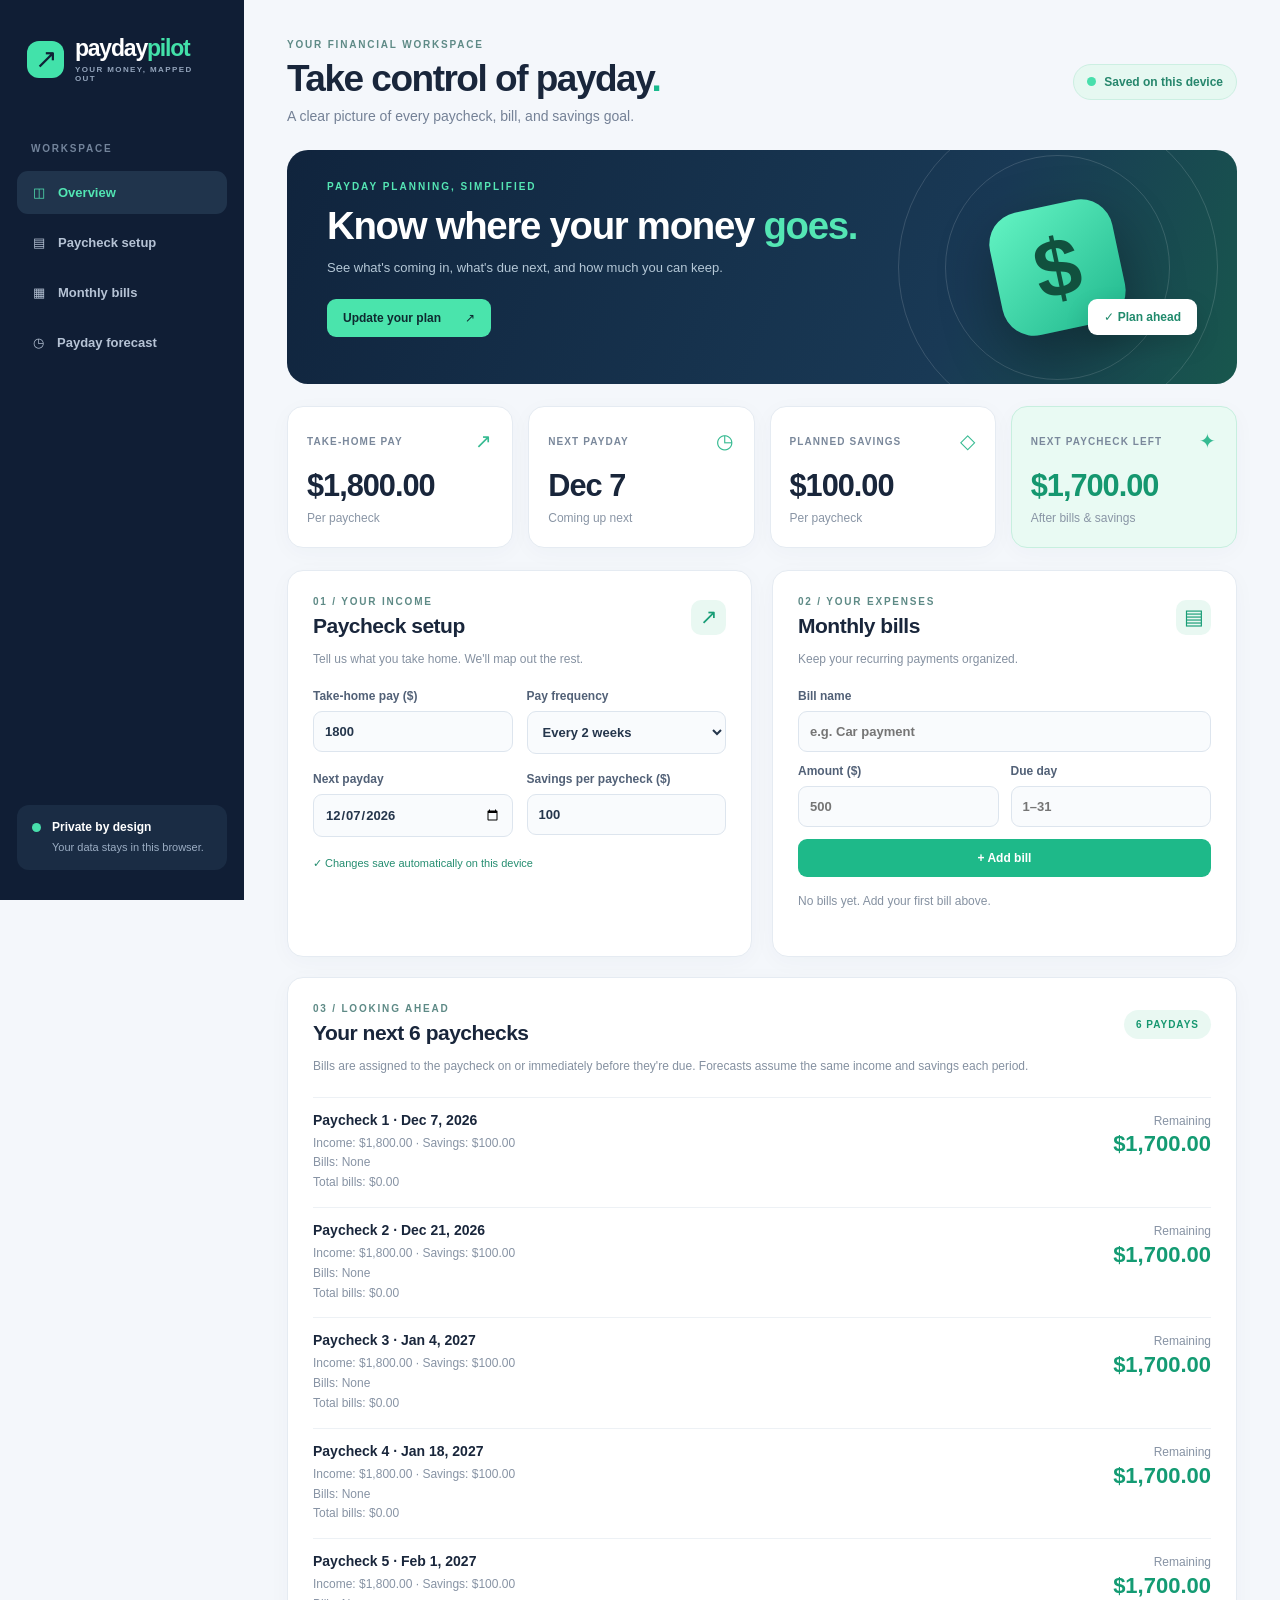
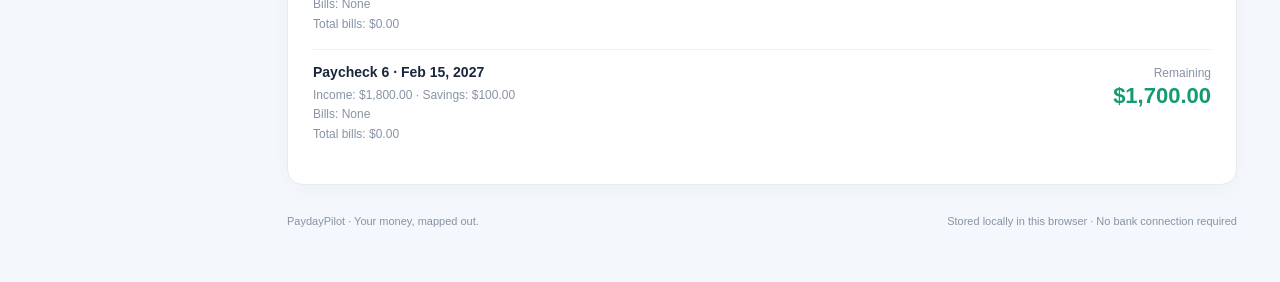
==== index.html @ 5ecdbaa1 "PaydayPilot Version 2." ====
<!doctype html><html lang="en"><head><meta charset="utf-8"><meta name="viewport" content="width=device-width,initial-scale=1"><meta name="theme-color" content="#0b1424"><title>PaydayPilot | Your money, mapped out</title><link rel="stylesheet" href="style.css"></head><body><div class="shell"><aside class="sidebar"><div class="brand"><span class="brandmark">↗</span><span>payday<span class="brandaccent">pilot</span><small>YOUR MONEY, MAPPED OUT</small></span></div><div class="navlabel">WORKSPACE</div><a class="nav active" href="#overview">◫ <span>Overview</span></a><a class="nav" href="#setup">▤ <span>Paycheck setup</span></a><a class="nav" href="#monthly">▦ <span>Monthly bills</span></a><a class="nav" href="#forecast-section">◷ <span>Payday forecast</span></a><div class="sidebar-bottom"><div class="privacy-dot"></div><div><b>Private by design</b><small>Your data stays in this browser.</small></div></div></aside><main id="overview"><header class="topbar"><div><div class="eyebrow">YOUR FINANCIAL WORKSPACE</div><h1>Take control of payday<span class="period">.</span></h1><p>A clear picture of every paycheck, bill, and savings goal.</p></div><div class="status"><span class="live-dot"></span> Saved on this device</div></header><section class="hero"><div class="hero-copy"><div class="hero-kicker">PAYDAY PLANNING, SIMPLIFIED</div><h2>Know where your money <em>goes.</em></h2><p>See what's coming in, what's due next, and how much you can keep.</p><a class="hero-button" href="#setup">Update your plan <span>↗</span></a></div><div class="hero-art" aria-hidden="true"><div class="orbit orbit-one"></div><div class="orbit orbit-two"></div><div class="hero-coin">$</div><div class="floating-label">✓ Plan ahead</div></div></section><section class="metrics" aria-label="Plan summary"><article class="metric"><div class="metric-label">TAKE-HOME PAY <span class="metric-icon">↗</span></div><div id="metricIncome" class="metric-number">$0.00</div><div class="metric-foot">Per paycheck</div></article><article class="metric"><div class="metric-label">NEXT PAYDAY <span class="metric-icon">◷</span></div><div id="metricDate" class="metric-number date-number">—</div><div class="metric-foot">Coming up next</div></article><article class="metric"><div class="metric-label">PLANNED SAVINGS <span class="metric-icon">◇</span></div><div id="metricSavings" class="metric-number">$0.00</div><div class="metric-foot">Per paycheck</div></article><article class="metric featured"><div class="metric-label">NEXT PAYCHECK LEFT <span class="metric-icon">✦</span></div><div id="metricLeft" class="metric-number">$0.00</div><div class="metric-foot">After bills & savings</div></article></section><div class="two-col"><section id="setup" class="panel"><div class="panel-head"><div><div class="eyebrow">01 / YOUR INCOME</div><h2>Paycheck setup</h2></div><span class="section-symbol">↗</span></div><p class="hint">Tell us what you take home. We'll map out the rest.</p><div class="fields"><label>Take-home pay ($)<input id="income" type="number" min="0" step="0.01" value="1800"></label><label>Pay frequency<select id="frequency"><option value="14">Every 2 weeks</option><option value="7">Weekly</option><option value="15">Twice monthly (1st &amp; 15th)</option><option value="30">Monthly</option></select></label><label>Next payday<input id="payday" type="date"></label><label>Savings per paycheck ($)<input id="savings" type="number" min="0" step="0.01" value="100"></label></div><div class="saved-note">✓ Changes save automatically on this device</div></section><section id="monthly" class="panel"><div class="panel-head"><div><div class="eyebrow">02 / YOUR EXPENSES</div><h2>Monthly bills</h2></div><span class="section-symbol">▤</span></div><p class="hint">Keep your recurring payments organized.</p><form id="billForm" class="billform"><label class="name-field">Bill name<input id="billName" placeholder="e.g. Car payment" required></label><label>Amount ($)<input id="billAmount" type="number" min="0.01" step="0.01" placeholder="500" required></label><label>Due day<input id="billDay" type="number" min="1" max="31" placeholder="1–31" required></label><button type="submit">+ Add bill</button></form><div id="bills" class="bill-list"></div></section></div><section id="forecast-section" class="panel forecast-panel"><div class="panel-head"><div><div class="eyebrow">03 / LOOKING AHEAD</div><h2>Your next 6 paychecks</h2></div><span class="forecast-tag">6 PAYDAYS</span></div><p class="hint">Bills are assigned to the paycheck on or immediately before they're due. Forecasts assume the same income and savings each period.</p><div id="forecast"></div></section><footer>PaydayPilot · Your money, mapped out.<span>Stored locally in this browser · No bank connection required</span></footer></main></div><script src="app.js"></script></body></html>
---- style.css ----
:root{font-family:Inter,-apple-system,BlinkMacSystemFont,"Segoe UI",sans-serif;color:#19263b;background:#f4f7fb;font-synthesis:none}*{box-sizing:border-box}html{scroll-behavior:smooth}body{margin:0}.shell{display:flex;min-height:100vh}.sidebar{width:244px;flex-shrink:0;background:#101e35;color:#b6c3d5;padding:30px 17px;display:flex;flex-direction:column;position:sticky;top:0;height:100vh}.brand{display:flex;align-items:center;gap:11px;color:white;font-size:23px;font-weight:800;letter-spacing:-1.2px;margin:5px 10px 60px}.brandmark{display:grid;place-items:center;width:37px;height:37px;background:#42e2aa;color:#102136;border-radius:12px;font-size:27px}.brandaccent{color:#43e1a9}.brand small{display:block;font-size:8px;letter-spacing:1.4px;color:#93a4bb;margin-top:3px}.navlabel,.eyebrow{font-size:10px;letter-spacing:1.8px;font-weight:800}.navlabel{margin:0 14px 17px;color:#73849b}.nav{display:flex;align-items:center;gap:13px;color:#b6c3d5;text-decoration:none;padding:14px 16px;border-radius:11px;margin-bottom:7px;font-size:13px;font-weight:600}.nav.active,.nav:hover{background:#20344c;color:#52e5b3}.sidebar-bottom{margin-top:auto;display:flex;gap:11px;align-items:flex-start;background:#1a2c44;padding:15px;border-radius:12px;font-size:12px;color:white}.sidebar-bottom small{display:block;font-size:11px;color:#9caec4;margin-top:5px;line-height:1.5}.privacy-dot,.live-dot{width:9px;height:9px;background:#48dfac;border-radius:50%;flex-shrink:0}.privacy-dot{margin-top:3px}main{width:100%;max-width:1500px;margin:0 auto;padding:39px 43px 35px;min-width:0}.topbar{display:flex;justify-content:space-between;align-items:center;gap:15px;margin-bottom:26px}.eyebrow{color:#5e8a86}.topbar h1{font-size:clamp(26px,3vw,37px);letter-spacing:-1.5px;margin:8px 0}.period{color:#19ba8d}.topbar p{color:#748196;font-size:14px;margin:0}.status{white-space:nowrap;font-size:12px;font-weight:700;color:#26866c;background:#e6f8f1;border:1px solid #ccefe2;padding:10px 13px;border-radius:30px;display:flex;align-items:center;gap:8px}.hero{background:linear-gradient(112deg,#10243d 0%,#193955 70%,#18574d 100%);color:white;border-radius:21px;min-height:234px;display:flex;justify-content:space-between;overflow:hidden;padding:31px 40px;position:relative}.hero-kicker{font-size:10px;letter-spacing:2px;font-weight:800;color:#55e6b4}.hero h2{font-size:clamp(27px,3vw,39px);line-height:1.12;letter-spacing:-1.3px;margin:12px 0}.hero h2 em{font-style:normal;color:#54e6b4}.hero p{font-size:13px;color:#b5c8d7;margin-bottom:24px}.hero-button{display:inline-flex;gap:24px;align-items:center;background:#4ae4ac;color:#0e2a30;text-decoration:none;border-radius:9px;padding:12px 16px;font-size:12px;font-weight:800}.hero-art{position:relative;width:32%;min-width:175px;display:grid;place-items:center}.orbit{position:absolute;border:1px solid #ffffff24;border-radius:50%;width:225px;height:225px}.orbit-two{width:320px;height:320px}.hero-coin{width:125px;height:125px;border-radius:32px;background:linear-gradient(145deg,#63f4c3,#21b88e);box-shadow:0 24px 60px #0005;display:grid;place-items:center;color:#11513e;font-size:82px;font-weight:800;transform:rotate(-12deg)}.floating-label{position:absolute;right:0;bottom:18px;background:white;color:#208a6c;border-radius:9px;padding:11px 16px;font-weight:800;font-size:12px;box-shadow:0 10px 24px #0002}.metrics{display:grid;grid-template-columns:repeat(4,minmax(0,1fr));gap:15px;margin:22px 0}.metric,.panel{background:#fff;border:1px solid #e5ebf2;border-radius:16px;box-shadow:0 5px 22px #1b355008}.metric{padding:22px 19px}.metric-label{font-size:10px;font-weight:800;letter-spacing:1.1px;color:#7a889b;display:flex;align-items:center;justify-content:space-between}.metric-icon{font-size:20px;color:#35ba91}.metric-number{font-size:clamp(22px,2.4vw,31px);font-weight:850;letter-spacing:-1px;margin:15px 0 7px;overflow-wrap:anywhere}.metric-foot{font-size:12px;color:#8995a5}.metric.featured{background:#e9faf3;border-color:#c7efdf}.metric.featured .metric-number{color:#15976f}.metric-number.negative,.amount.negative{color:#d84b5a}.two-col{display:grid;grid-template-columns:1fr 1fr;gap:20px}.panel{padding:25px;margin-bottom:20px;scroll-margin-top:20px}.panel-head{display:flex;justify-content:space-between;align-items:center}.panel h2{font-size:21px;letter-spacing:-.5px;margin:7px 0 0}.section-symbol{display:grid;place-items:center;background:#e9f8f2;color:#189d76;width:35px;height:35px;border-radius:10px;font-size:21px}.hint{font-size:12px;color:#8591a1;line-height:1.6;margin:12px 0 20px}.fields{display:grid;grid-template-columns:1fr 1fr;gap:18px 14px}label{font-size:12px;font-weight:700;color:#526177;display:block}input,select{width:100%;min-width:0;margin-top:8px;border:1px solid #dde5ee;background:#f9fbfd;border-radius:9px;padding:12px 11px;font:inherit;font-size:13px;color:#25364c;outline-color:#3bd3a1}button{cursor:pointer;border:0;border-radius:9px;background:#1eb989;color:#fff;padding:12px 16px;font-size:12px;font-weight:800}.saved-note{color:#258d70;font-size:11px;margin-top:20px}.billform{display:grid;grid-template-columns:1fr 1fr;gap:12px}.billform .name-field{grid-column:1/-1}.billform button{grid-column:1/-1}.bill-list{margin-top:15px}.bill,.paycheck{display:flex;justify-content:space-between;gap:12px;align-items:center;border-top:1px solid #edf1f5;padding:14px 0}.bill strong{font-size:13px}.bill .right{display:flex;align-items:center;gap:10px;font-size:13px;font-weight:800}.bill button{background:#f1f5f8;color:#68768a;padding:7px 9px}.small{font-size:12px;color:#8793a4;line-height:1.65}.forecast-tag{background:#e9f8f2;color:#15976f;border-radius:20px;font-size:10px;font-weight:800;letter-spacing:1px;padding:9px 12px}.paycheck{align-items:flex-start}.paycheck h3{font-size:14px;margin:0 0 6px}.paycheck .amount{font-size:22px;color:#149b73;font-weight:850;white-space:nowrap}.paycheck .amount.negative{color:#d84b5a}.paycheck .right{text-align:right}.forecast-panel{margin-top:0}footer{display:flex;justify-content:space-between;gap:20px;color:#8793a4;font-size:11px;padding:10px 0 20px}@media(max-width:1120px){.sidebar{width:205px}main{padding:28px 22px}.metrics{grid-template-columns:repeat(2,1fr)}.two-col{grid-template-columns:1fr}}@media(max-width:700px){.shell{display:block}.sidebar{position:static;width:100%;height:auto;padding:15px}.brand{margin:0 0 12px}.navlabel,.sidebar-bottom{display:none}.sidebar{flex-direction:row;flex-wrap:wrap;gap:6px}.brand{width:100%}.nav{font-size:11px;padding:9px 10px;margin:0}.nav span{display:none}main{padding:23px 14px}.topbar{align-items:flex-start}.status{font-size:10px;padding:8px}.topbar p{font-size:12px}.hero{padding:25px;min-height:220px}.hero-art{display:none}.metrics{gap:10px}.metric{padding:16px 12px}.metric-label{font-size:9px}.metric-number{font-size:22px}.panel{padding:20px 16px}.fields{gap:13px}.paycheck{flex-wrap:wrap}.paycheck .right{text-align:left}footer{display:block;line-height:1.9}}@media(max-width:390px){.fields{grid-template-columns:1fr}.topbar{display:block}.status{display:inline-flex;margin-top:12px}}
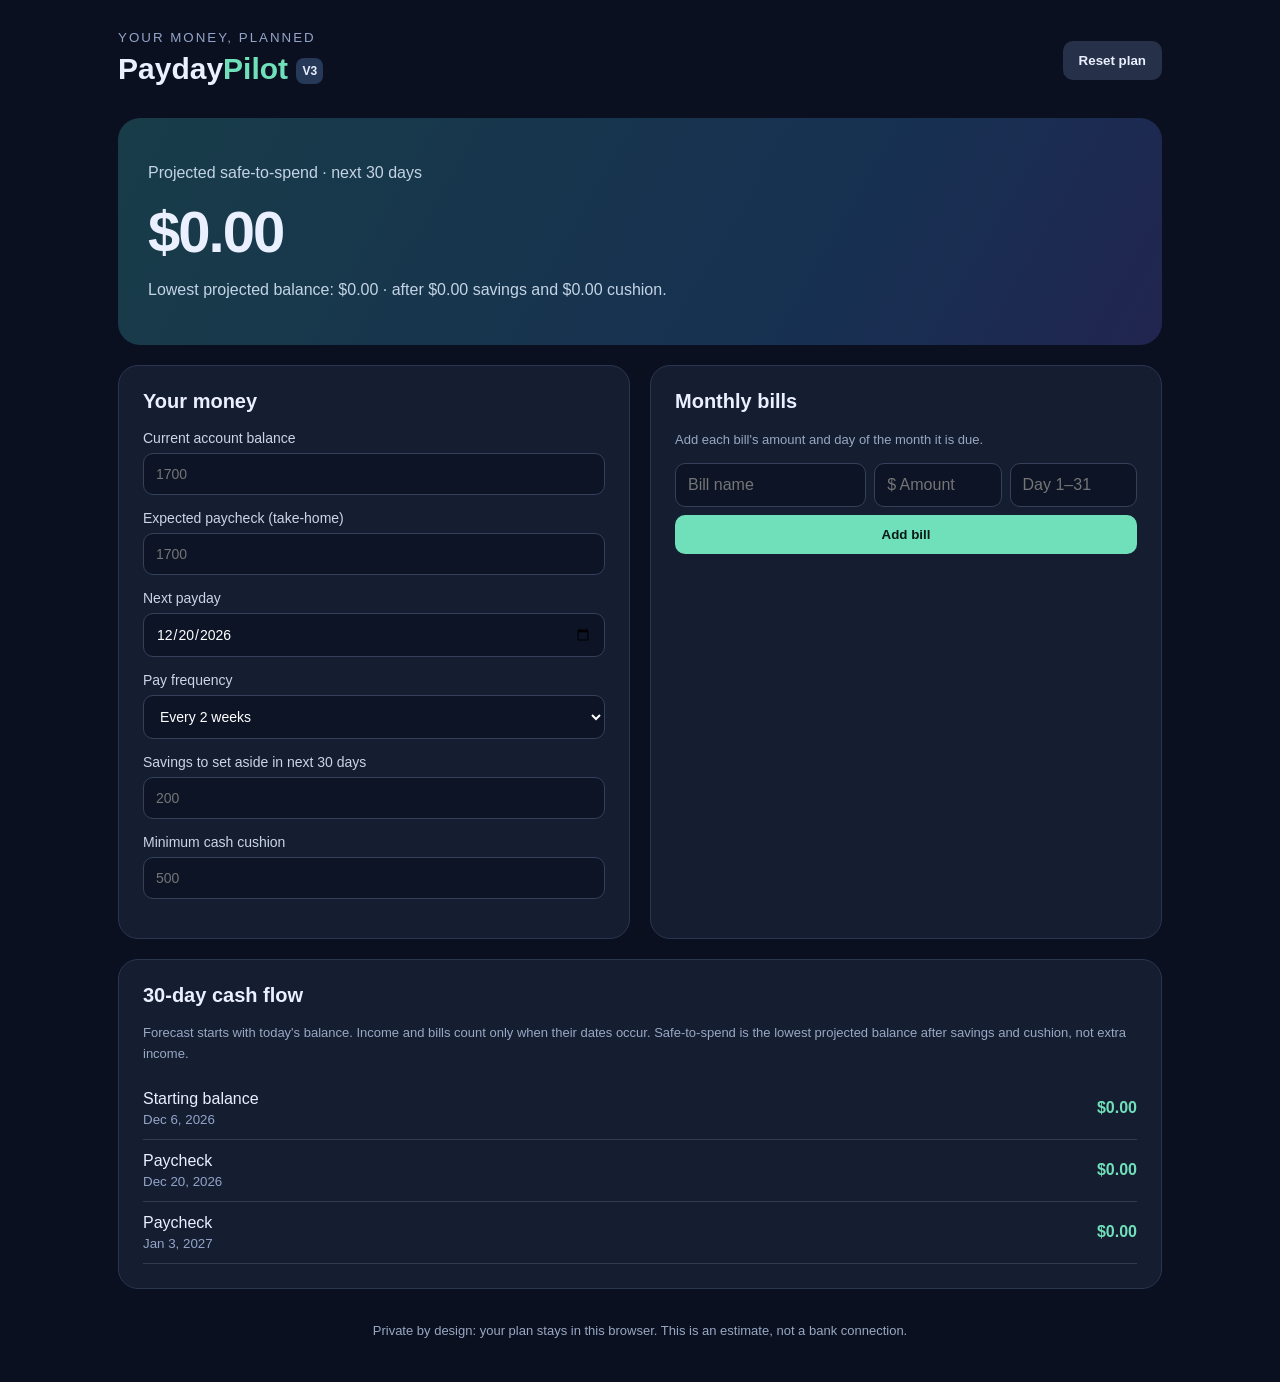
==== commit a3e1c531: "payday pilot version 3" ====
--- a/index.html
+++ b/index.html
@@ -1 +1 @@
-<!doctype html><html lang="en"><head><meta charset="utf-8"><meta name="viewport" content="width=device-width,initial-scale=1"><meta name="theme-color" content="#0b1424"><title>PaydayPilot | Your money, mapped out</title><link rel="stylesheet" href="style.css"></head><body><div class="shell"><aside class="sidebar"><div class="brand"><span class="brandmark">↗</span><span>payday<span class="brandaccent">pilot</span><small>YOUR MONEY, MAPPED OUT</small></span></div><div class="navlabel">WORKSPACE</div><a class="nav active" href="#overview">◫ <span>Overview</span></a><a class="nav" href="#setup">▤ <span>Paycheck setup</span></a><a class="nav" href="#monthly">▦ <span>Monthly bills</span></a><a class="nav" href="#forecast-section">◷ <span>Payday forecast</span></a><div class="sidebar-bottom"><div class="privacy-dot"></div><div><b>Private by design</b><small>Your data stays in this browser.</small></div></div></aside><main id="overview"><header class="topbar"><div><div class="eyebrow">YOUR FINANCIAL WORKSPACE</div><h1>Take control of payday<span class="period">.</span></h1><p>A clear picture of every paycheck, bill, and savings goal.</p></div><div class="status"><span class="live-dot"></span> Saved on this device</div></header><section class="hero"><div class="hero-copy"><div class="hero-kicker">PAYDAY PLANNING, SIMPLIFIED</div><h2>Know where your money <em>goes.</em></h2><p>See what's coming in, what's due next, and how much you can keep.</p><a class="hero-button" href="#setup">Update your plan <span>↗</span></a></div><div class="hero-art" aria-hidden="true"><div class="orbit orbit-one"></div><div class="orbit orbit-two"></div><div class="hero-coin">$</div><div class="floating-label">✓ Plan ahead</div></div></section><section class="metrics" aria-label="Plan summary"><article class="metric"><div class="metric-label">TAKE-HOME PAY <span class="metric-icon">↗</span></div><div id="metricIncome" class="metric-number">$0.00</div><div class="metric-foot">Per paycheck</div></article><article class="metric"><div class="metric-label">NEXT PAYDAY <span class="metric-icon">◷</span></div><div id="metricDate" class="metric-number date-number">—</div><div class="metric-foot">Coming up next</div></article><article class="metric"><div class="metric-label">PLANNED SAVINGS <span class="metric-icon">◇</span></div><div id="metricSavings" class="metric-number">$0.00</div><div class="metric-foot">Per paycheck</div></article><article class="metric featured"><div class="metric-label">NEXT PAYCHECK LEFT <span class="metric-icon">✦</span></div><div id="metricLeft" class="metric-number">$0.00</div><div class="metric-foot">After bills & savings</div></article></section><div class="two-col"><section id="setup" class="panel"><div class="panel-head"><div><div class="eyebrow">01 / YOUR INCOME</div><h2>Paycheck setup</h2></div><span class="section-symbol">↗</span></div><p class="hint">Tell us what you take home. We'll map out the rest.</p><div class="fields"><label>Take-home pay ($)<input id="income" type="number" min="0" step="0.01" value="1800"></label><label>Pay frequency<select id="frequency"><option value="14">Every 2 weeks</option><option value="7">Weekly</option><option value="15">Twice monthly (1st &amp; 15th)</option><option value="30">Monthly</option></select></label><label>Next payday<input id="payday" type="date"></label><label>Savings per paycheck ($)<input id="savings" type="number" min="0" step="0.01" value="100"></label></div><div class="saved-note">✓ Changes save automatically on this device</div></section><section id="monthly" class="panel"><div class="panel-head"><div><div class="eyebrow">02 / YOUR EXPENSES</div><h2>Monthly bills</h2></div><span class="section-symbol">▤</span></div><p class="hint">Keep your recurring payments organized.</p><form id="billForm" class="billform"><label class="name-field">Bill name<input id="billName" placeholder="e.g. Car payment" required></label><label>Amount ($)<input id="billAmount" type="number" min="0.01" step="0.01" placeholder="500" required></label><label>Due day<input id="billDay" type="number" min="1" max="31" placeholder="1–31" required></label><button type="submit">+ Add bill</button></form><div id="bills" class="bill-list"></div></section></div><section id="forecast-section" class="panel forecast-panel"><div class="panel-head"><div><div class="eyebrow">03 / LOOKING AHEAD</div><h2>Your next 6 paychecks</h2></div><span class="forecast-tag">6 PAYDAYS</span></div><p class="hint">Bills are assigned to the paycheck on or immediately before they're due. Forecasts assume the same income and savings each period.</p><div id="forecast"></div></section><footer>PaydayPilot · Your money, mapped out.<span>Stored locally in this browser · No bank connection required</span></footer></main></div><script src="app.js"></script></body></html>
+<!doctype html><html lang="en"><head><meta charset="utf-8"><meta name="viewport" content="width=device-width,initial-scale=1"><title>PaydayPilot V3</title><link rel="stylesheet" href="style.css"></head><body><main><header><div><small>YOUR MONEY, PLANNED</small><h1>Payday<span>Pilot</span> <em>V3</em></h1></div><button id="reset">Reset plan</button></header><section class="hero"><p>Projected safe-to-spend · next 30 days</p><strong id="safe">$0.00</strong><p id="status">Enter your details to begin.</p></section><div class="layout"><section class="panel"><h2>Your money</h2><label>Current account balance <input id="balance" type="number" min="0" step="0.01" placeholder="1700"></label><label>Expected paycheck (take-home) <input id="pay" type="number" min="0" step="0.01" placeholder="1700"></label><label>Next payday <input id="date" type="date"></label><label>Pay frequency <select id="frequency"><option value="14">Every 2 weeks</option><option value="7">Weekly</option><option value="15">Every 15 days</option><option value="30">Every 30 days</option></select></label><label>Savings to set aside in next 30 days <input id="savings" type="number" min="0" step="0.01" placeholder="200"></label><label>Minimum cash cushion <input id="cushion" type="number" min="0" step="0.01" placeholder="500"></label></section><section class="panel"><h2>Monthly bills</h2><p class="muted">Add each bill's amount and day of the month it is due.</p><form id="billForm"><input id="billName" aria-label="Bill name" placeholder="Bill name" required><input id="billAmount" aria-label="Bill amount" type="number" min="0.01" step="0.01" placeholder="$ Amount" required><input id="billDay" aria-label="Due day" type="number" min="1" max="31" placeholder="Day 1–31" required><button>Add bill</button></form><div id="bills"></div></section></div><section class="panel"><h2>30-day cash flow</h2><p class="muted">Forecast starts with today's balance. Income and bills count only when their dates occur. Safe-to-spend is the lowest projected balance after savings and cushion, not extra income.</p><div id="forecast"></div></section><footer>Private by design: your plan stays in this browser. This is an estimate, not a bank connection.</footer></main><script src="app.js"></script></body></html>
--- a/style.css
+++ b/style.css
@@ -1 +1 @@
-:root{font-family:Inter,-apple-system,BlinkMacSystemFont,"Segoe UI",sans-serif;color:#19263b;background:#f4f7fb;font-synthesis:none}*{box-sizing:border-box}html{scroll-behavior:smooth}body{margin:0}.shell{display:flex;min-height:100vh}.sidebar{width:244px;flex-shrink:0;background:#101e35;color:#b6c3d5;padding:30px 17px;display:flex;flex-direction:column;position:sticky;top:0;height:100vh}.brand{display:flex;align-items:center;gap:11px;color:white;font-size:23px;font-weight:800;letter-spacing:-1.2px;margin:5px 10px 60px}.brandmark{display:grid;place-items:center;width:37px;height:37px;background:#42e2aa;color:#102136;border-radius:12px;font-size:27px}.brandaccent{color:#43e1a9}.brand small{display:block;font-size:8px;letter-spacing:1.4px;color:#93a4bb;margin-top:3px}.navlabel,.eyebrow{font-size:10px;letter-spacing:1.8px;font-weight:800}.navlabel{margin:0 14px 17px;color:#73849b}.nav{display:flex;align-items:center;gap:13px;color:#b6c3d5;text-decoration:none;padding:14px 16px;border-radius:11px;margin-bottom:7px;font-size:13px;font-weight:600}.nav.active,.nav:hover{background:#20344c;color:#52e5b3}.sidebar-bottom{margin-top:auto;display:flex;gap:11px;align-items:flex-start;background:#1a2c44;padding:15px;border-radius:12px;font-size:12px;color:white}.sidebar-bottom small{display:block;font-size:11px;color:#9caec4;margin-top:5px;line-height:1.5}.privacy-dot,.live-dot{width:9px;height:9px;background:#48dfac;border-radius:50%;flex-shrink:0}.privacy-dot{margin-top:3px}main{width:100%;max-width:1500px;margin:0 auto;padding:39px 43px 35px;min-width:0}.topbar{display:flex;justify-content:space-between;align-items:center;gap:15px;margin-bottom:26px}.eyebrow{color:#5e8a86}.topbar h1{font-size:clamp(26px,3vw,37px);letter-spacing:-1.5px;margin:8px 0}.period{color:#19ba8d}.topbar p{color:#748196;font-size:14px;margin:0}.status{white-space:nowrap;font-size:12px;font-weight:700;color:#26866c;background:#e6f8f1;border:1px solid #ccefe2;padding:10px 13px;border-radius:30px;display:flex;align-items:center;gap:8px}.hero{background:linear-gradient(112deg,#10243d 0%,#193955 70%,#18574d 100%);color:white;border-radius:21px;min-height:234px;display:flex;justify-content:space-between;overflow:hidden;padding:31px 40px;position:relative}.hero-kicker{font-size:10px;letter-spacing:2px;font-weight:800;color:#55e6b4}.hero h2{font-size:clamp(27px,3vw,39px);line-height:1.12;letter-spacing:-1.3px;margin:12px 0}.hero h2 em{font-style:normal;color:#54e6b4}.hero p{font-size:13px;color:#b5c8d7;margin-bottom:24px}.hero-button{display:inline-flex;gap:24px;align-items:center;background:#4ae4ac;color:#0e2a30;text-decoration:none;border-radius:9px;padding:12px 16px;font-size:12px;font-weight:800}.hero-art{position:relative;width:32%;min-width:175px;display:grid;place-items:center}.orbit{position:absolute;border:1px solid #ffffff24;border-radius:50%;width:225px;height:225px}.orbit-two{width:320px;height:320px}.hero-coin{width:125px;height:125px;border-radius:32px;background:linear-gradient(145deg,#63f4c3,#21b88e);box-shadow:0 24px 60px #0005;display:grid;place-items:center;color:#11513e;font-size:82px;font-weight:800;transform:rotate(-12deg)}.floating-label{position:absolute;right:0;bottom:18px;background:white;color:#208a6c;border-radius:9px;padding:11px 16px;font-weight:800;font-size:12px;box-shadow:0 10px 24px #0002}.metrics{display:grid;grid-template-columns:repeat(4,minmax(0,1fr));gap:15px;margin:22px 0}.metric,.panel{background:#fff;border:1px solid #e5ebf2;border-radius:16px;box-shadow:0 5px 22px #1b355008}.metric{padding:22px 19px}.metric-label{font-size:10px;font-weight:800;letter-spacing:1.1px;color:#7a889b;display:flex;align-items:center;justify-content:space-between}.metric-icon{font-size:20px;color:#35ba91}.metric-number{font-size:clamp(22px,2.4vw,31px);font-weight:850;letter-spacing:-1px;margin:15px 0 7px;overflow-wrap:anywhere}.metric-foot{font-size:12px;color:#8995a5}.metric.featured{background:#e9faf3;border-color:#c7efdf}.metric.featured .metric-number{color:#15976f}.metric-number.negative,.amount.negative{color:#d84b5a}.two-col{display:grid;grid-template-columns:1fr 1fr;gap:20px}.panel{padding:25px;margin-bottom:20px;scroll-margin-top:20px}.panel-head{display:flex;justify-content:space-between;align-items:center}.panel h2{font-size:21px;letter-spacing:-.5px;margin:7px 0 0}.section-symbol{display:grid;place-items:center;background:#e9f8f2;color:#189d76;width:35px;height:35px;border-radius:10px;font-size:21px}.hint{font-size:12px;color:#8591a1;line-height:1.6;margin:12px 0 20px}.fields{display:grid;grid-template-columns:1fr 1fr;gap:18px 14px}label{font-size:12px;font-weight:700;color:#526177;display:block}input,select{width:100%;min-width:0;margin-top:8px;border:1px solid #dde5ee;background:#f9fbfd;border-radius:9px;padding:12px 11px;font:inherit;font-size:13px;color:#25364c;outline-color:#3bd3a1}button{cursor:pointer;border:0;border-radius:9px;background:#1eb989;color:#fff;padding:12px 16px;font-size:12px;font-weight:800}.saved-note{color:#258d70;font-size:11px;margin-top:20px}.billform{display:grid;grid-template-columns:1fr 1fr;gap:12px}.billform .name-field{grid-column:1/-1}.billform button{grid-column:1/-1}.bill-list{margin-top:15px}.bill,.paycheck{display:flex;justify-content:space-between;gap:12px;align-items:center;border-top:1px solid #edf1f5;padding:14px 0}.bill strong{font-size:13px}.bill .right{display:flex;align-items:center;gap:10px;font-size:13px;font-weight:800}.bill button{background:#f1f5f8;color:#68768a;padding:7px 9px}.small{font-size:12px;color:#8793a4;line-height:1.65}.forecast-tag{background:#e9f8f2;color:#15976f;border-radius:20px;font-size:10px;font-weight:800;letter-spacing:1px;padding:9px 12px}.paycheck{align-items:flex-start}.paycheck h3{font-size:14px;margin:0 0 6px}.paycheck .amount{font-size:22px;color:#149b73;font-weight:850;white-space:nowrap}.paycheck .amount.negative{color:#d84b5a}.paycheck .right{text-align:right}.forecast-panel{margin-top:0}footer{display:flex;justify-content:space-between;gap:20px;color:#8793a4;font-size:11px;padding:10px 0 20px}@media(max-width:1120px){.sidebar{width:205px}main{padding:28px 22px}.metrics{grid-template-columns:repeat(2,1fr)}.two-col{grid-template-columns:1fr}}@media(max-width:700px){.shell{display:block}.sidebar{position:static;width:100%;height:auto;padding:15px}.brand{margin:0 0 12px}.navlabel,.sidebar-bottom{display:none}.sidebar{flex-direction:row;flex-wrap:wrap;gap:6px}.brand{width:100%}.nav{font-size:11px;padding:9px 10px;margin:0}.nav span{display:none}main{padding:23px 14px}.topbar{align-items:flex-start}.status{font-size:10px;padding:8px}.topbar p{font-size:12px}.hero{padding:25px;min-height:220px}.hero-art{display:none}.metrics{gap:10px}.metric{padding:16px 12px}.metric-label{font-size:9px}.metric-number{font-size:22px}.panel{padding:20px 16px}.fields{gap:13px}.paycheck{flex-wrap:wrap}.paycheck .right{text-align:left}footer{display:block;line-height:1.9}}@media(max-width:390px){.fields{grid-template-columns:1fr}.topbar{display:block}.status{display:inline-flex;margin-top:12px}}
+:root{font-family:Inter,-apple-system,BlinkMacSystemFont,"Segoe UI",sans-serif;color:#eaf0ff;background:#0b1020}*{box-sizing:border-box}body{margin:0}main{max-width:1080px;margin:auto;padding:28px 18px}header{display:flex;justify-content:space-between;align-items:center;gap:12px;margin-bottom:26px}small{letter-spacing:2px;color:#93a4c8}h1{margin:6px 0;font-size:30px}h1 span{color:#70e0ba}em{font-size:12px;font-style:normal;background:#273958;padding:6px;border-radius:8px;vertical-align:middle}button{cursor:pointer;border:0;border-radius:10px;padding:12px 16px;background:#70e0ba;color:#071a17;font-weight:700}header button{background:#263149;color:#eaf0ff}.hero{border-radius:22px;padding:30px;background:linear-gradient(120deg,#183c48,#173052 70%,#212550);margin-bottom:20px}.hero p{color:#c4d4e5}.hero strong{font-size:clamp(36px,7vw,58px);letter-spacing:-2px}.layout{display:grid;grid-template-columns:1fr 1fr;gap:20px}.panel{background:#151d31;border:1px solid #2a3550;border-radius:20px;padding:24px;margin-bottom:20px}h2{margin-top:0;font-size:20px}label{display:block;margin:15px 0;color:#cbd5e8;font-size:14px}input,select{display:block;width:100%;margin-top:7px;background:#0c1426;border:1px solid #35415a;border-radius:10px;padding:12px;color:white;font:inherit}#billForm{display:grid;grid-template-columns:1.5fr 1fr 1fr;gap:8px}#billForm input{margin:0}#billForm button{grid-column:1/-1}.muted,footer{color:#98a8c3;font-size:13px;line-height:1.6}.item{display:flex;align-items:center;justify-content:space-between;gap:12px;padding:12px 0;border-bottom:1px solid #303a50}.item button{background:#313d57;color:#fff;padding:7px 10px}.item small{display:block;letter-spacing:0;margin-top:4px}.negative{color:#ff9a9a}.positive{color:#70e0ba}footer{text-align:center;padding:12px}@media(max-width:720px){.layout{grid-template-columns:1fr}.panel{padding:18px}#billForm{grid-template-columns:1fr 1fr}#billName{grid-column:1/-1}header{align-items:flex-start}h1{font-size:25px}}
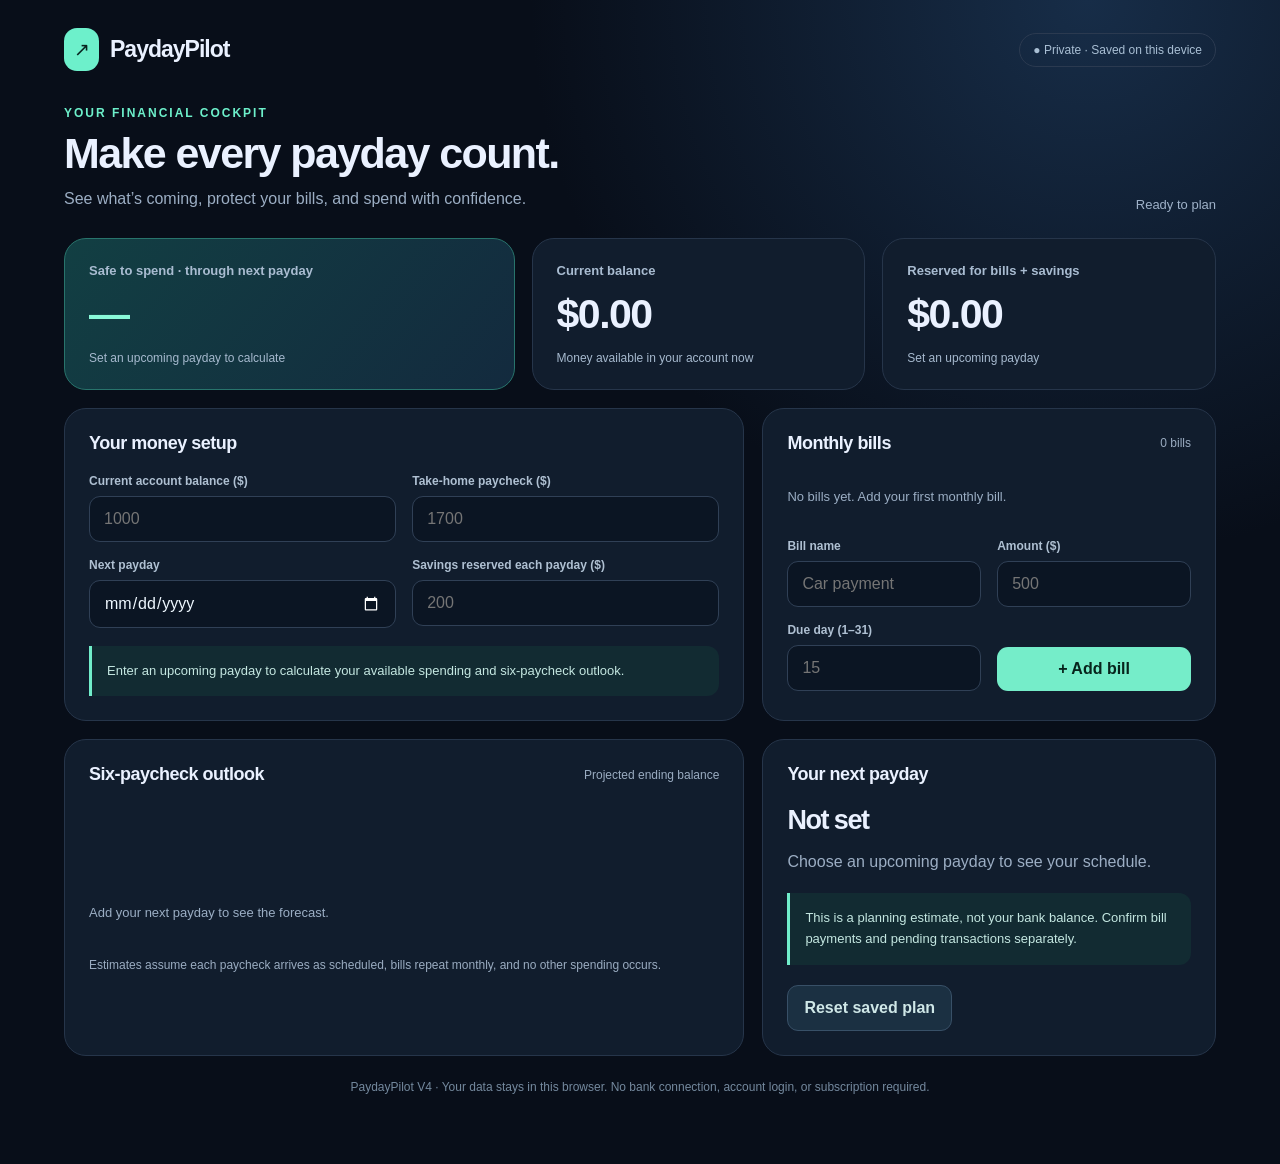
==== commit 18b9352b: "Add files via upload" ====
--- a/index.html
+++ b/index.html
@@ -1 +1,28 @@
-<!doctype html><html lang="en"><head><meta charset="utf-8"><meta name="viewport" content="width=device-width,initial-scale=1"><title>PaydayPilot V3</title><link rel="stylesheet" href="style.css"></head><body><main><header><div><small>YOUR MONEY, PLANNED</small><h1>Payday<span>Pilot</span> <em>V3</em></h1></div><button id="reset">Reset plan</button></header><section class="hero"><p>Projected safe-to-spend · next 30 days</p><strong id="safe">$0.00</strong><p id="status">Enter your details to begin.</p></section><div class="layout"><section class="panel"><h2>Your money</h2><label>Current account balance <input id="balance" type="number" min="0" step="0.01" placeholder="1700"></label><label>Expected paycheck (take-home) <input id="pay" type="number" min="0" step="0.01" placeholder="1700"></label><label>Next payday <input id="date" type="date"></label><label>Pay frequency <select id="frequency"><option value="14">Every 2 weeks</option><option value="7">Weekly</option><option value="15">Every 15 days</option><option value="30">Every 30 days</option></select></label><label>Savings to set aside in next 30 days <input id="savings" type="number" min="0" step="0.01" placeholder="200"></label><label>Minimum cash cushion <input id="cushion" type="number" min="0" step="0.01" placeholder="500"></label></section><section class="panel"><h2>Monthly bills</h2><p class="muted">Add each bill's amount and day of the month it is due.</p><form id="billForm"><input id="billName" aria-label="Bill name" placeholder="Bill name" required><input id="billAmount" aria-label="Bill amount" type="number" min="0.01" step="0.01" placeholder="$ Amount" required><input id="billDay" aria-label="Due day" type="number" min="1" max="31" placeholder="Day 1–31" required><button>Add bill</button></form><div id="bills"></div></section></div><section class="panel"><h2>30-day cash flow</h2><p class="muted">Forecast starts with today's balance. Income and bills count only when their dates occur. Safe-to-spend is the lowest projected balance after savings and cushion, not extra income.</p><div id="forecast"></div></section><footer>Private by design: your plan stays in this browser. This is an estimate, not a bank connection.</footer></main><script src="app.js"></script></body></html>
+<!DOCTYPE html>
+<html lang="en"><head><meta charset="UTF-8"><meta name="viewport" content="width=device-width,initial-scale=1"><meta name="theme-color" content="#0b1220"><title>PaydayPilot — Your money, mapped out</title>
+<style>
+:root{font-family:Inter,-apple-system,BlinkMacSystemFont,"Segoe UI",sans-serif;color:#eaf1ff;background:#080e19;font-synthesis:none}*{box-sizing:border-box}body{margin:0;background:radial-gradient(circle at 85% 0,#172d48 0,transparent 35%),#080e19}button,input,select{font:inherit}button{cursor:pointer}.shell{max-width:1200px;margin:auto;padding:28px 24px 70px}.top{display:flex;justify-content:space-between;align-items:center;margin-bottom:35px}.brand{font-size:23px;font-weight:800;letter-spacing:-1px;display:flex;align-items:center;gap:11px}.mark{background:#6df0cb;color:#08241f;border-radius:13px;padding:10px;font-size:19px}.tag{color:#9fb2c9;font-size:13px}.pill{border:1px solid #2b3a50;border-radius:99px;padding:9px 13px;color:#a9bfd4;font-size:12px}.hero{display:flex;justify-content:space-between;gap:20px;align-items:end;margin-bottom:26px}.eyebrow{font-size:12px;color:#6df0cb;text-transform:uppercase;letter-spacing:2px;font-weight:800}h1{font-size:clamp(29px,4vw,43px);margin:9px 0 8px;letter-spacing:-1.6px}p{color:#9caec4;margin:0;line-height:1.6}.cards{display:grid;grid-template-columns:1.35fr 1fr 1fr;gap:17px}.card{background:#111d2d;border:1px solid #26354a;border-radius:22px;padding:24px;min-width:0}.primary{background:linear-gradient(130deg,#123f43,#132a3e);border-color:#28746c}.cardlabel{font-size:13px;color:#a9bcd1;font-weight:600}.amount{font-size:clamp(28px,3.4vw,41px);font-weight:800;letter-spacing:-1.5px;margin:13px 0}.primary .amount{color:#89f9d8}.sub{font-size:12px;color:#a6b9ce}.grid{display:grid;grid-template-columns:1.2fr .8fr;gap:18px;margin-top:18px}.section-title{font-size:18px;font-weight:750;letter-spacing:-.5px;margin:0 0 20px}.fields{display:grid;grid-template-columns:repeat(2,minmax(0,1fr));gap:16px}label{display:block;color:#afc0d2;font-size:12px;font-weight:650;margin-bottom:8px}input,select{width:100%;padding:13px 14px;background:#0b1523;border:1px solid #304056;border-radius:11px;color:#eff8ff;outline:none}input:focus,select:focus{border-color:#68e5c5;box-shadow:0 0 0 3px #68e5c51a}input[type=date]{color-scheme:dark}.btn{background:#75edc9;border:0;color:#07241c;font-weight:800;border-radius:11px;padding:13px 16px}.btn.secondary{background:#1b3042;color:#cfe7e7;border:1px solid #385067}.row{display:flex;align-items:center;justify-content:space-between;gap:10px}.muted{color:#9aacc1;font-size:12px}.billrow{padding:13px 0;border-bottom:1px solid #26354a;display:flex;align-items:center;justify-content:space-between;gap:12px}.billrow:last-child{border-bottom:0}.billname{font-weight:650;font-size:14px}.billmeta{font-size:12px;color:#9caec4;margin-top:4px}.billactions{display:flex;align-items:center;gap:10px}.smallbtn{border:0;background:#26394c;color:#d4e5f5;border-radius:9px;padding:8px 10px}.insight{border-left:3px solid #71edca;background:#122b32;padding:15px;border-radius:0 12px 12px 0;color:#c4e7e1;font-size:13px;line-height:1.6;margin-top:18px}.forecast{display:flex;align-items:flex-end;gap:9px;height:155px;padding-top:20px}.barcol{flex:1;min-width:0;text-align:center}.bar{border-radius:7px 7px 3px 3px;background:linear-gradient(#77efcb,#2c8d8b);min-height:4px}.bar.negative{background:linear-gradient(#f59e9e,#9b4351)}.barlabel{font-size:10px;color:#9eafc3;margin-top:8px}.barval{font-size:10px;color:#bcd1e0;margin-bottom:6px}.footer{color:#74899e;font-size:12px;margin-top:24px;text-align:center}.empty{padding:20px 0;color:#9baec4;font-size:13px}.status{font-size:12px;color:#83eacb}.wide{grid-column:1/-1}@media(max-width:800px){.cards{grid-template-columns:1fr 1fr}.primary{grid-column:1/-1}.grid{grid-template-columns:1fr}.hero{align-items:start;flex-direction:column}.shell{padding:22px 15px 50px}}@media(max-width:500px){.cards{grid-template-columns:1fr}.primary{grid-column:auto}.fields{grid-template-columns:1fr}.card{padding:20px}.top{margin-bottom:26px}.pill{display:none}.amount{font-size:36px}}
+</style></head><body><main class="shell">
+<header class="top"><div class="brand"><span class="mark">↗</span> PaydayPilot</div><div class="pill">● Private · Saved on this device</div></header>
+<section class="hero"><div><div class="eyebrow">Your financial cockpit</div><h1>Make every payday count.</h1><p>See what’s coming, protect your bills, and spend with confidence.</p></div><span class="tag" id="saved">Ready to plan</span></section>
+<section class="cards"><div class="card primary"><div class="cardlabel">Safe to spend · through next payday</div><div class="amount" id="safe">$0.00</div><div class="sub" id="safeDetail">Add your balance and next payday to get started.</div></div><div class="card"><div class="cardlabel">Current balance</div><div class="amount" id="balanceView">$0.00</div><div class="sub">Money available in your account now</div></div><div class="card"><div class="cardlabel">Reserved for bills + savings</div><div class="amount" id="reserved">$0.00</div><div class="sub" id="reserveDetail">Before your next payday</div></div></section>
+<section class="grid"><div class="card"><h2 class="section-title">Your money setup</h2><div class="fields"><div><label for="balance">Current account balance ($)</label><input id="balance" type="number" min="0" step=".01" placeholder="1000"></div><div><label for="pay">Take-home paycheck ($)</label><input id="pay" type="number" min="0" step=".01" placeholder="1700"></div><div><label for="date">Next payday</label><input id="date" type="date"></div><div><label for="savings">Savings reserved each payday ($)</label><input id="savings" type="number" min="0" step=".01" placeholder="200"></div></div><div class="insight" id="insight">Your safe-to-spend number subtracts bills due before the next payday. Your forecast also accounts for future paychecks and savings.</div></div>
+<div class="card"><div class="row"><h2 class="section-title" style="margin:0">Monthly bills</h2><span class="muted" id="billcount">0 bills</span></div><div id="bills" style="margin:15px 0"></div><form id="billform"><div class="fields"><div><label for="billname">Bill name</label><input id="billname" maxlength="55" placeholder="Car payment" required></div><div><label for="billamount">Amount ($)</label><input id="billamount" type="number" min=".01" step=".01" placeholder="500" required></div><div><label for="billday">Due day (1–31)</label><input id="billday" type="number" min="1" max="31" placeholder="15" required></div><div style="display:flex;align-items:end"><button class="btn" type="submit" style="width:100%">+ Add bill</button></div></div></form></div>
+<div class="card"><div class="row"><h2 class="section-title" style="margin:0">Six-paycheck outlook</h2><span class="muted">Projected ending balance</span></div><div id="forecast" class="forecast"></div><p class="muted" style="margin-top:16px">Estimates assume each paycheck arrives as scheduled, bills repeat monthly, and no other spending occurs.</p></div>
+<div class="card"><h2 class="section-title">Your next payday</h2><div class="amount" id="nextpay" style="font-size:27px">Not set</div><p id="nextdetail">Choose a payday to see your upcoming pay schedule.</p><div class="insight" id="caution">This is a planning estimate, not your bank balance. Confirm bill payments and pending transactions separately.</div><div style="margin-top:20px"><button class="btn secondary" id="reset" type="button">Reset saved plan</button></div></div></section>
+<footer class="footer">PaydayPilot V4 · Your data stays in this browser. No bank connection, account login, or subscription required.</footer></main>
+<script>
+const KEY='paydaypilot-v4',legacy='paydaypilot-v3';const $=id=>document.getElementById(id);const money=n=>new Intl.NumberFormat('en-US',{style:'currency',currency:'USD'}).format(Number(n)||0);const today=()=>{let d=new Date();return new Date(d.getFullYear(),d.getMonth(),d.getDate())};const parseDate=s=>{if(!s)return null;let [y,m,d]=s.split('-').map(Number);let x=new Date(y,m-1,d);return x.getFullYear()===y&&x.getMonth()===m-1&&x.getDate()===d?x:null};const dateStr=d=>d.toLocaleDateString('en-US',{month:'short',day:'numeric'});const num=id=>Math.max(0,Number($(id).value)||0);let state={balance:'',pay:'',date:'',savings:'',bills:[]};try{let s=JSON.parse(localStorage.getItem(KEY));if(s&&typeof s==='object')state={...state,...s,bills:Array.isArray(s.bills)?s.bills:[]}}catch(e){}
+for(let k of ['balance','pay','date','savings'])$(k).value=state[k]??'';
+function dueDates(start,end,bill){let dates=[];let month=new Date(start.getFullYear(),start.getMonth(),1);while(month<=end){let y=month.getFullYear(),m=month.getMonth();let last=new Date(y,m+1,0).getDate();let d=new Date(y,m,Math.min(last,Number(bill.day)));if(d>=start&&d<end)dates.push(d);month=new Date(y,m+1,1)}return dates}
+function billsBetween(start,end){return state.bills.reduce((sum,b)=>sum+dueDates(start,end,b).length*Number(b.amount),0)}
+function save(){try{localStorage.setItem(KEY,JSON.stringify(state));$('saved').textContent='✓ Saved on this device'}catch(e){$('saved').textContent='Storage unavailable'}}
+function render(){let now=today(),balance=num('balance'),pay=num('pay'),saving=num('savings'),next=parseDate($('date').value);$('balanceView').textContent=money(balance);$('billcount').textContent=state.bills.length+' bill'+(state.bills.length===1?'':'s');$('bills').innerHTML='';if(!state.bills.length){let p=document.createElement('div');p.className='empty';p.textContent='No bills yet. Add your first monthly bill.';$('bills').append(p)}
+state.bills.forEach((b,i)=>{let row=document.createElement('div');row.className='billrow';let left=document.createElement('div');let name=document.createElement('div');name.className='billname';name.textContent=b.name;let meta=document.createElement('div');meta.className='billmeta';meta.textContent='Due day '+b.day;left.append(name,meta);let right=document.createElement('div');right.className='billactions';let amt=document.createElement('strong');amt.textContent=money(b.amount);let del=document.createElement('button');del.className='smallbtn';del.type='button';del.textContent='Remove';del.setAttribute('aria-label','Remove '+b.name);del.onclick=()=>{state.bills.splice(i,1);save();render()};right.append(amt,del);row.append(left,right);$('bills').append(row)});
+let valid=next&&next>=now;let bills=valid?billsBetween(now,next):0;let reserved=bills+(valid?0:0);$('reserved').textContent=money(reserved);$('reserveDetail').textContent=valid?'Bills due before next payday':'Set an upcoming payday';$('safe').textContent=valid?money(balance-bills):'—';$('safeDetail').textContent=valid?'After '+money(bills)+' in bills due before '+dateStr(next):'Set an upcoming payday to calculate';$('nextpay').textContent=valid?next.toLocaleDateString('en-US',{weekday:'long',month:'long',day:'numeric'}):'Not set';$('nextdetail').textContent=valid?'Expected take-home: '+money(pay)+' · Every 14 days':'Choose an upcoming payday to see your schedule.';$('insight').textContent=valid?(balance-bills<0?'Heads up: your current balance may not cover all bills before your next payday.':'You have '+money(Math.max(0,balance-bills))+' after setting aside bills due before your next payday. Savings are reserved from future paychecks in the forecast.'):'Enter an upcoming payday to calculate your available spending and six-paycheck outlook.';
+$('forecast').innerHTML='';if(!valid){$('forecast').innerHTML='<div class="empty">Add your next payday to see the forecast.</div>';return}
+let points=[],running=balance;for(let i=0;i<6;i++){let d=new Date(next);d.setDate(d.getDate()+i*14);let end=new Date(d);end.setDate(end.getDate()+14);if(i===0)running-=bills;running+=pay-saving-billsBetween(d,end);points.push({date:d,value:running})}let max=Math.max(1,...points.map(p=>Math.abs(p.value)));points.forEach(p=>{let col=document.createElement('div');col.className='barcol';let val=document.createElement('div');val.className='barval';val.textContent=money(p.value);let bar=document.createElement('div');bar.className='bar'+(p.value<0?' negative':'');bar.style.height=Math.max(4,Math.round(Math.abs(p.value)/max*105))+'px';let label=document.createElement('div');label.className='barlabel';label.textContent=dateStr(p.date);col.append(val,bar,label);$('forecast').append(col)})}
+for(let k of ['balance','pay','date','savings'])$(k).addEventListener('input',()=>{state[k]=$(k).value;save();render()});
+$('billform').addEventListener('submit',e=>{e.preventDefault();let name=$('billname').value.trim(),amount=Number($('billamount').value),day=Number($('billday').value);if(!name||!Number.isFinite(amount)||amount<=0||!Number.isInteger(day)||day<1||day>31)return;state.bills.push({name,amount,day});save();$('billform').reset();render()});
+$('reset').addEventListener('click',()=>{if(!confirm('Delete the saved PaydayPilot V4 plan on this device?'))return;localStorage.removeItem(KEY);state={balance:'',pay:'',date:'',savings:'',bills:[]};for(let k of ['balance','pay','date','savings'])$(k).value='';$('saved').textContent='Plan cleared';render()});render();
+</script></body></html>
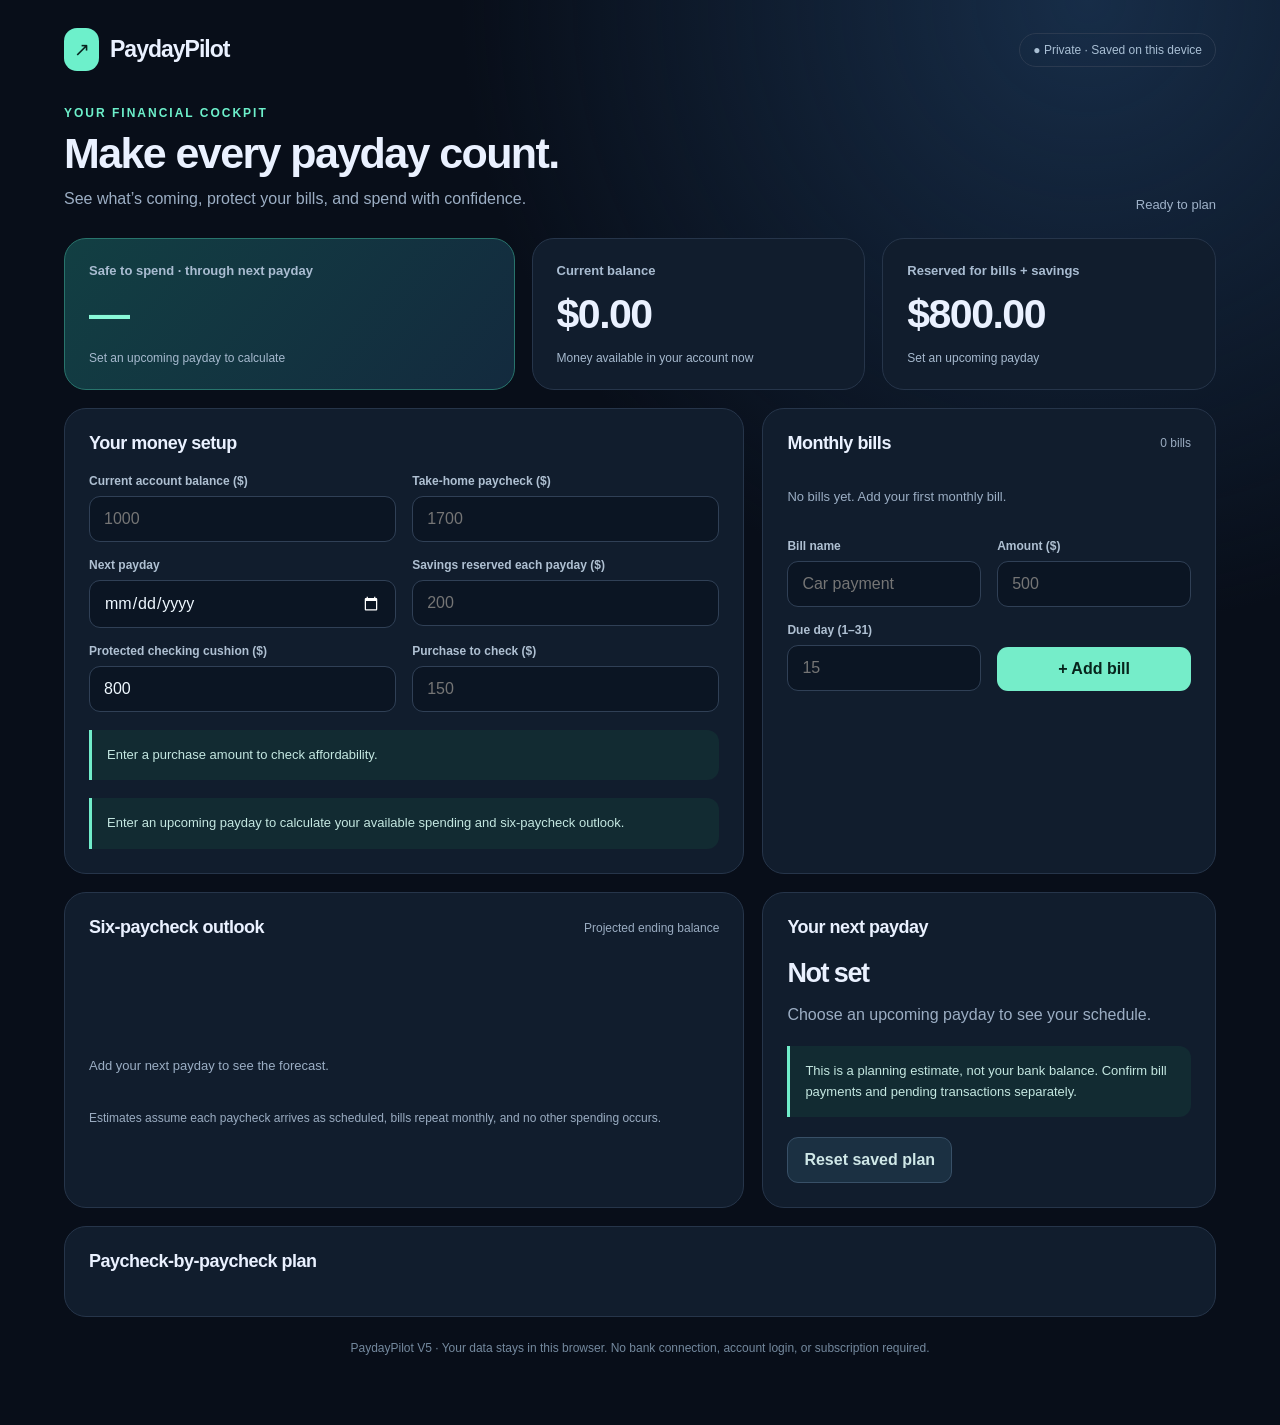
==== commit 25640ed4: "PaydayPilot Version 5 - Smart Money Management" ====
--- a/index.html
+++ b/index.html
@@ -1,28 +1,28 @@
 <!DOCTYPE html>
-<html lang="en"><head><meta charset="UTF-8"><meta name="viewport" content="width=device-width,initial-scale=1"><meta name="theme-color" content="#0b1220"><title>PaydayPilot — Your money, mapped out</title>
+<html lang="en"><head><meta charset="UTF-8"><meta name="viewport" content="width=device-width,initial-scale=1"><meta name="theme-color" content="#0b1220"><title>PaydayPilot V5 — Smart Money Management</title>
 <style>
 :root{font-family:Inter,-apple-system,BlinkMacSystemFont,"Segoe UI",sans-serif;color:#eaf1ff;background:#080e19;font-synthesis:none}*{box-sizing:border-box}body{margin:0;background:radial-gradient(circle at 85% 0,#172d48 0,transparent 35%),#080e19}button,input,select{font:inherit}button{cursor:pointer}.shell{max-width:1200px;margin:auto;padding:28px 24px 70px}.top{display:flex;justify-content:space-between;align-items:center;margin-bottom:35px}.brand{font-size:23px;font-weight:800;letter-spacing:-1px;display:flex;align-items:center;gap:11px}.mark{background:#6df0cb;color:#08241f;border-radius:13px;padding:10px;font-size:19px}.tag{color:#9fb2c9;font-size:13px}.pill{border:1px solid #2b3a50;border-radius:99px;padding:9px 13px;color:#a9bfd4;font-size:12px}.hero{display:flex;justify-content:space-between;gap:20px;align-items:end;margin-bottom:26px}.eyebrow{font-size:12px;color:#6df0cb;text-transform:uppercase;letter-spacing:2px;font-weight:800}h1{font-size:clamp(29px,4vw,43px);margin:9px 0 8px;letter-spacing:-1.6px}p{color:#9caec4;margin:0;line-height:1.6}.cards{display:grid;grid-template-columns:1.35fr 1fr 1fr;gap:17px}.card{background:#111d2d;border:1px solid #26354a;border-radius:22px;padding:24px;min-width:0}.primary{background:linear-gradient(130deg,#123f43,#132a3e);border-color:#28746c}.cardlabel{font-size:13px;color:#a9bcd1;font-weight:600}.amount{font-size:clamp(28px,3.4vw,41px);font-weight:800;letter-spacing:-1.5px;margin:13px 0}.primary .amount{color:#89f9d8}.sub{font-size:12px;color:#a6b9ce}.grid{display:grid;grid-template-columns:1.2fr .8fr;gap:18px;margin-top:18px}.section-title{font-size:18px;font-weight:750;letter-spacing:-.5px;margin:0 0 20px}.fields{display:grid;grid-template-columns:repeat(2,minmax(0,1fr));gap:16px}label{display:block;color:#afc0d2;font-size:12px;font-weight:650;margin-bottom:8px}input,select{width:100%;padding:13px 14px;background:#0b1523;border:1px solid #304056;border-radius:11px;color:#eff8ff;outline:none}input:focus,select:focus{border-color:#68e5c5;box-shadow:0 0 0 3px #68e5c51a}input[type=date]{color-scheme:dark}.btn{background:#75edc9;border:0;color:#07241c;font-weight:800;border-radius:11px;padding:13px 16px}.btn.secondary{background:#1b3042;color:#cfe7e7;border:1px solid #385067}.row{display:flex;align-items:center;justify-content:space-between;gap:10px}.muted{color:#9aacc1;font-size:12px}.billrow{padding:13px 0;border-bottom:1px solid #26354a;display:flex;align-items:center;justify-content:space-between;gap:12px}.billrow:last-child{border-bottom:0}.billname{font-weight:650;font-size:14px}.billmeta{font-size:12px;color:#9caec4;margin-top:4px}.billactions{display:flex;align-items:center;gap:10px}.smallbtn{border:0;background:#26394c;color:#d4e5f5;border-radius:9px;padding:8px 10px}.insight{border-left:3px solid #71edca;background:#122b32;padding:15px;border-radius:0 12px 12px 0;color:#c4e7e1;font-size:13px;line-height:1.6;margin-top:18px}.forecast{display:flex;align-items:flex-end;gap:9px;height:155px;padding-top:20px}.barcol{flex:1;min-width:0;text-align:center}.bar{border-radius:7px 7px 3px 3px;background:linear-gradient(#77efcb,#2c8d8b);min-height:4px}.bar.negative{background:linear-gradient(#f59e9e,#9b4351)}.barlabel{font-size:10px;color:#9eafc3;margin-top:8px}.barval{font-size:10px;color:#bcd1e0;margin-bottom:6px}.footer{color:#74899e;font-size:12px;margin-top:24px;text-align:center}.empty{padding:20px 0;color:#9baec4;font-size:13px}.status{font-size:12px;color:#83eacb}.wide{grid-column:1/-1}@media(max-width:800px){.cards{grid-template-columns:1fr 1fr}.primary{grid-column:1/-1}.grid{grid-template-columns:1fr}.hero{align-items:start;flex-direction:column}.shell{padding:22px 15px 50px}}@media(max-width:500px){.cards{grid-template-columns:1fr}.primary{grid-column:auto}.fields{grid-template-columns:1fr}.card{padding:20px}.top{margin-bottom:26px}.pill{display:none}.amount{font-size:36px}}
 </style></head><body><main class="shell">
 <header class="top"><div class="brand"><span class="mark">↗</span> PaydayPilot</div><div class="pill">● Private · Saved on this device</div></header>
 <section class="hero"><div><div class="eyebrow">Your financial cockpit</div><h1>Make every payday count.</h1><p>See what’s coming, protect your bills, and spend with confidence.</p></div><span class="tag" id="saved">Ready to plan</span></section>
 <section class="cards"><div class="card primary"><div class="cardlabel">Safe to spend · through next payday</div><div class="amount" id="safe">$0.00</div><div class="sub" id="safeDetail">Add your balance and next payday to get started.</div></div><div class="card"><div class="cardlabel">Current balance</div><div class="amount" id="balanceView">$0.00</div><div class="sub">Money available in your account now</div></div><div class="card"><div class="cardlabel">Reserved for bills + savings</div><div class="amount" id="reserved">$0.00</div><div class="sub" id="reserveDetail">Before your next payday</div></div></section>
-<section class="grid"><div class="card"><h2 class="section-title">Your money setup</h2><div class="fields"><div><label for="balance">Current account balance ($)</label><input id="balance" type="number" min="0" step=".01" placeholder="1000"></div><div><label for="pay">Take-home paycheck ($)</label><input id="pay" type="number" min="0" step=".01" placeholder="1700"></div><div><label for="date">Next payday</label><input id="date" type="date"></div><div><label for="savings">Savings reserved each payday ($)</label><input id="savings" type="number" min="0" step=".01" placeholder="200"></div></div><div class="insight" id="insight">Your safe-to-spend number subtracts bills due before the next payday. Your forecast also accounts for future paychecks and savings.</div></div>
+<section class="grid"><div class="card"><h2 class="section-title">Your money setup</h2><div class="fields"><div><label for="balance">Current account balance ($)</label><input id="balance" type="number" min="0" step=".01" placeholder="1000"></div><div><label for="pay">Take-home paycheck ($)</label><input id="pay" type="number" min="0" step=".01" placeholder="1700"></div><div><label for="date">Next payday</label><input id="date" type="date"></div><div><label for="savings">Savings reserved each payday ($)</label><input id="savings" type="number" min="0" step=".01" placeholder="200"></div></div><div class="fields" style="margin-top:16px"><div><label for="cushion">Protected checking cushion ($)</label><input id="cushion" type="number" min="0" step=".01" value="800"></div><div><label for="purchase">Purchase to check ($)</label><input id="purchase" type="number" min="0" step=".01" placeholder="150"></div></div><div class="insight" id="purchaseResult" aria-live="polite">Enter a purchase amount to check affordability.</div><div class="insight" id="insight">Your safe-to-spend number subtracts bills due before the next payday. Your forecast also accounts for future paychecks and savings.</div></div>
 <div class="card"><div class="row"><h2 class="section-title" style="margin:0">Monthly bills</h2><span class="muted" id="billcount">0 bills</span></div><div id="bills" style="margin:15px 0"></div><form id="billform"><div class="fields"><div><label for="billname">Bill name</label><input id="billname" maxlength="55" placeholder="Car payment" required></div><div><label for="billamount">Amount ($)</label><input id="billamount" type="number" min=".01" step=".01" placeholder="500" required></div><div><label for="billday">Due day (1–31)</label><input id="billday" type="number" min="1" max="31" placeholder="15" required></div><div style="display:flex;align-items:end"><button class="btn" type="submit" style="width:100%">+ Add bill</button></div></div></form></div>
 <div class="card"><div class="row"><h2 class="section-title" style="margin:0">Six-paycheck outlook</h2><span class="muted">Projected ending balance</span></div><div id="forecast" class="forecast"></div><p class="muted" style="margin-top:16px">Estimates assume each paycheck arrives as scheduled, bills repeat monthly, and no other spending occurs.</p></div>
 <div class="card"><h2 class="section-title">Your next payday</h2><div class="amount" id="nextpay" style="font-size:27px">Not set</div><p id="nextdetail">Choose a payday to see your upcoming pay schedule.</p><div class="insight" id="caution">This is a planning estimate, not your bank balance. Confirm bill payments and pending transactions separately.</div><div style="margin-top:20px"><button class="btn secondary" id="reset" type="button">Reset saved plan</button></div></div></section>
-<footer class="footer">PaydayPilot V4 · Your data stays in this browser. No bank connection, account login, or subscription required.</footer></main>
+<section class="card" style="margin-top:18px"><h2 class="section-title">Paycheck-by-paycheck plan</h2><div id="paycheckPlan" aria-live="polite"></div></section><footer class="footer">PaydayPilot V5 · Your data stays in this browser. No bank connection, account login, or subscription required.</footer></main>
 <script>
-const KEY='paydaypilot-v4',legacy='paydaypilot-v3';const $=id=>document.getElementById(id);const money=n=>new Intl.NumberFormat('en-US',{style:'currency',currency:'USD'}).format(Number(n)||0);const today=()=>{let d=new Date();return new Date(d.getFullYear(),d.getMonth(),d.getDate())};const parseDate=s=>{if(!s)return null;let [y,m,d]=s.split('-').map(Number);let x=new Date(y,m-1,d);return x.getFullYear()===y&&x.getMonth()===m-1&&x.getDate()===d?x:null};const dateStr=d=>d.toLocaleDateString('en-US',{month:'short',day:'numeric'});const num=id=>Math.max(0,Number($(id).value)||0);let state={balance:'',pay:'',date:'',savings:'',bills:[]};try{let s=JSON.parse(localStorage.getItem(KEY));if(s&&typeof s==='object')state={...state,...s,bills:Array.isArray(s.bills)?s.bills:[]}}catch(e){}
-for(let k of ['balance','pay','date','savings'])$(k).value=state[k]??'';
+const KEY='paydaypilot-v5',legacy='paydaypilot-v4';const $=id=>document.getElementById(id);const money=n=>new Intl.NumberFormat('en-US',{style:'currency',currency:'USD'}).format(Number(n)||0);const today=()=>{let d=new Date();return new Date(d.getFullYear(),d.getMonth(),d.getDate())};const parseDate=s=>{if(!s)return null;let [y,m,d]=s.split('-').map(Number);let x=new Date(y,m-1,d);return x.getFullYear()===y&&x.getMonth()===m-1&&x.getDate()===d?x:null};const dateStr=d=>d.toLocaleDateString('en-US',{month:'short',day:'numeric'});const num=id=>Math.max(0,Number($(id).value)||0);let state={balance:'',pay:'',date:'',savings:'',cushion:'800',bills:[]};try{let s=JSON.parse(localStorage.getItem(KEY)||localStorage.getItem(legacy));if(s&&typeof s==='object')state={...state,...s,bills:Array.isArray(s.bills)?s.bills:[]}}catch(e){}
+for(let k of ['balance','pay','date','savings','cushion'])$(k).value=state[k]??'';
 function dueDates(start,end,bill){let dates=[];let month=new Date(start.getFullYear(),start.getMonth(),1);while(month<=end){let y=month.getFullYear(),m=month.getMonth();let last=new Date(y,m+1,0).getDate();let d=new Date(y,m,Math.min(last,Number(bill.day)));if(d>=start&&d<end)dates.push(d);month=new Date(y,m+1,1)}return dates}
 function billsBetween(start,end){return state.bills.reduce((sum,b)=>sum+dueDates(start,end,b).length*Number(b.amount),0)}
 function save(){try{localStorage.setItem(KEY,JSON.stringify(state));$('saved').textContent='✓ Saved on this device'}catch(e){$('saved').textContent='Storage unavailable'}}
 function render(){let now=today(),balance=num('balance'),pay=num('pay'),saving=num('savings'),next=parseDate($('date').value);$('balanceView').textContent=money(balance);$('billcount').textContent=state.bills.length+' bill'+(state.bills.length===1?'':'s');$('bills').innerHTML='';if(!state.bills.length){let p=document.createElement('div');p.className='empty';p.textContent='No bills yet. Add your first monthly bill.';$('bills').append(p)}
 state.bills.forEach((b,i)=>{let row=document.createElement('div');row.className='billrow';let left=document.createElement('div');let name=document.createElement('div');name.className='billname';name.textContent=b.name;let meta=document.createElement('div');meta.className='billmeta';meta.textContent='Due day '+b.day;left.append(name,meta);let right=document.createElement('div');right.className='billactions';let amt=document.createElement('strong');amt.textContent=money(b.amount);let del=document.createElement('button');del.className='smallbtn';del.type='button';del.textContent='Remove';del.setAttribute('aria-label','Remove '+b.name);del.onclick=()=>{state.bills.splice(i,1);save();render()};right.append(amt,del);row.append(left,right);$('bills').append(row)});
-let valid=next&&next>=now;let bills=valid?billsBetween(now,next):0;let reserved=bills+(valid?0:0);$('reserved').textContent=money(reserved);$('reserveDetail').textContent=valid?'Bills due before next payday':'Set an upcoming payday';$('safe').textContent=valid?money(balance-bills):'—';$('safeDetail').textContent=valid?'After '+money(bills)+' in bills due before '+dateStr(next):'Set an upcoming payday to calculate';$('nextpay').textContent=valid?next.toLocaleDateString('en-US',{weekday:'long',month:'long',day:'numeric'}):'Not set';$('nextdetail').textContent=valid?'Expected take-home: '+money(pay)+' · Every 14 days':'Choose an upcoming payday to see your schedule.';$('insight').textContent=valid?(balance-bills<0?'Heads up: your current balance may not cover all bills before your next payday.':'You have '+money(Math.max(0,balance-bills))+' after setting aside bills due before your next payday. Savings are reserved from future paychecks in the forecast.'):'Enter an upcoming payday to calculate your available spending and six-paycheck outlook.';
+let valid=next&&next>=now;let bills=valid?billsBetween(now,next):0;let cushion=num('cushion');let reserved=bills+cushion;$('reserved').textContent=money(reserved);$('reserveDetail').textContent=valid?'Bills and protected cushion':'Set an upcoming payday';$('safe').textContent=valid?money(Math.max(0,balance-bills-cushion)):'—';$('safeDetail').textContent=valid?'After '+money(bills)+' in bills and '+money(cushion)+' protected through '+dateStr(next):'Set an upcoming payday to calculate';$('nextpay').textContent=valid?next.toLocaleDateString('en-US',{weekday:'long',month:'long',day:'numeric'}):'Not set';$('nextdetail').textContent=valid?'Expected take-home: '+money(pay)+' · Every 14 days':'Choose an upcoming payday to see your schedule.';$('insight').textContent=valid?(balance-bills-cushion<0?'Warning: your balance is short of covering bills and your protected cushion before payday.':'You have '+money(Math.max(0,balance-bills-cushion))+' after bills and your protected cushion. Savings are reserved from future paychecks in the forecast.'):'Enter an upcoming payday to calculate your available spending and six-paycheck outlook.';
 $('forecast').innerHTML='';if(!valid){$('forecast').innerHTML='<div class="empty">Add your next payday to see the forecast.</div>';return}
-let points=[],running=balance;for(let i=0;i<6;i++){let d=new Date(next);d.setDate(d.getDate()+i*14);let end=new Date(d);end.setDate(end.getDate()+14);if(i===0)running-=bills;running+=pay-saving-billsBetween(d,end);points.push({date:d,value:running})}let max=Math.max(1,...points.map(p=>Math.abs(p.value)));points.forEach(p=>{let col=document.createElement('div');col.className='barcol';let val=document.createElement('div');val.className='barval';val.textContent=money(p.value);let bar=document.createElement('div');bar.className='bar'+(p.value<0?' negative':'');bar.style.height=Math.max(4,Math.round(Math.abs(p.value)/max*105))+'px';let label=document.createElement('div');label.className='barlabel';label.textContent=dateStr(p.date);col.append(val,bar,label);$('forecast').append(col)})}
-for(let k of ['balance','pay','date','savings'])$(k).addEventListener('input',()=>{state[k]=$(k).value;save();render()});
+let purchase=num('purchase'),available=balance-bills-cushion;$('purchaseResult').textContent=!valid?'Set an upcoming payday first.':!purchase?'Enter a purchase amount to see its impact.':purchase<=Math.max(0,available)?'Within your planned budget: '+money(Math.max(0,available-purchase))+' would remain safe to spend.':'Not recommended: this purchase exceeds your safe-to-spend amount by '+money(purchase-Math.max(0,available))+'.';$('paycheckPlan').innerHTML='';let points=[],running=balance;for(let i=0;i<6;i++){let d=new Date(next);d.setDate(d.getDate()+i*14);let end=new Date(d);end.setDate(end.getDate()+14);if(i===0)running-=bills;running+=pay-saving-billsBetween(d,end);points.push({date:d,value:running});let line=document.createElement('div');line.className='billrow';let span=document.createElement('span');span.textContent='Payday '+(i+1)+' · '+dateStr(d)+' · Bills '+money(billsBetween(d,end));let strong=document.createElement('strong');strong.textContent=money(running);line.append(span,strong);$('paycheckPlan').append(line)}let max=Math.max(1,...points.map(p=>Math.abs(p.value)));points.forEach(p=>{let col=document.createElement('div');col.className='barcol';let val=document.createElement('div');val.className='barval';val.textContent=money(p.value);let bar=document.createElement('div');bar.className='bar'+(p.value<0?' negative':'');bar.style.height=Math.max(4,Math.round(Math.abs(p.value)/max*105))+'px';let label=document.createElement('div');label.className='barlabel';label.textContent=dateStr(p.date);col.append(val,bar,label);$('forecast').append(col)})}
+$('purchase').addEventListener('input',render);for(let k of ['balance','pay','date','savings','cushion'])$(k).addEventListener('input',()=>{state[k]=$(k).value;save();render()});
 $('billform').addEventListener('submit',e=>{e.preventDefault();let name=$('billname').value.trim(),amount=Number($('billamount').value),day=Number($('billday').value);if(!name||!Number.isFinite(amount)||amount<=0||!Number.isInteger(day)||day<1||day>31)return;state.bills.push({name,amount,day});save();$('billform').reset();render()});
-$('reset').addEventListener('click',()=>{if(!confirm('Delete the saved PaydayPilot V4 plan on this device?'))return;localStorage.removeItem(KEY);state={balance:'',pay:'',date:'',savings:'',bills:[]};for(let k of ['balance','pay','date','savings'])$(k).value='';$('saved').textContent='Plan cleared';render()});render();
+$('reset').addEventListener('click',()=>{if(!confirm('Delete the saved PaydayPilot V4 plan on this device?'))return;localStorage.removeItem(KEY);state={balance:'',pay:'',date:'',savings:'',cushion:'800',bills:[]};for(let k of ['balance','pay','date','savings','cushion'])$(k).value=k==='cushion'?'800':'';$('saved').textContent='Plan cleared';render()});render();
 </script></body></html>
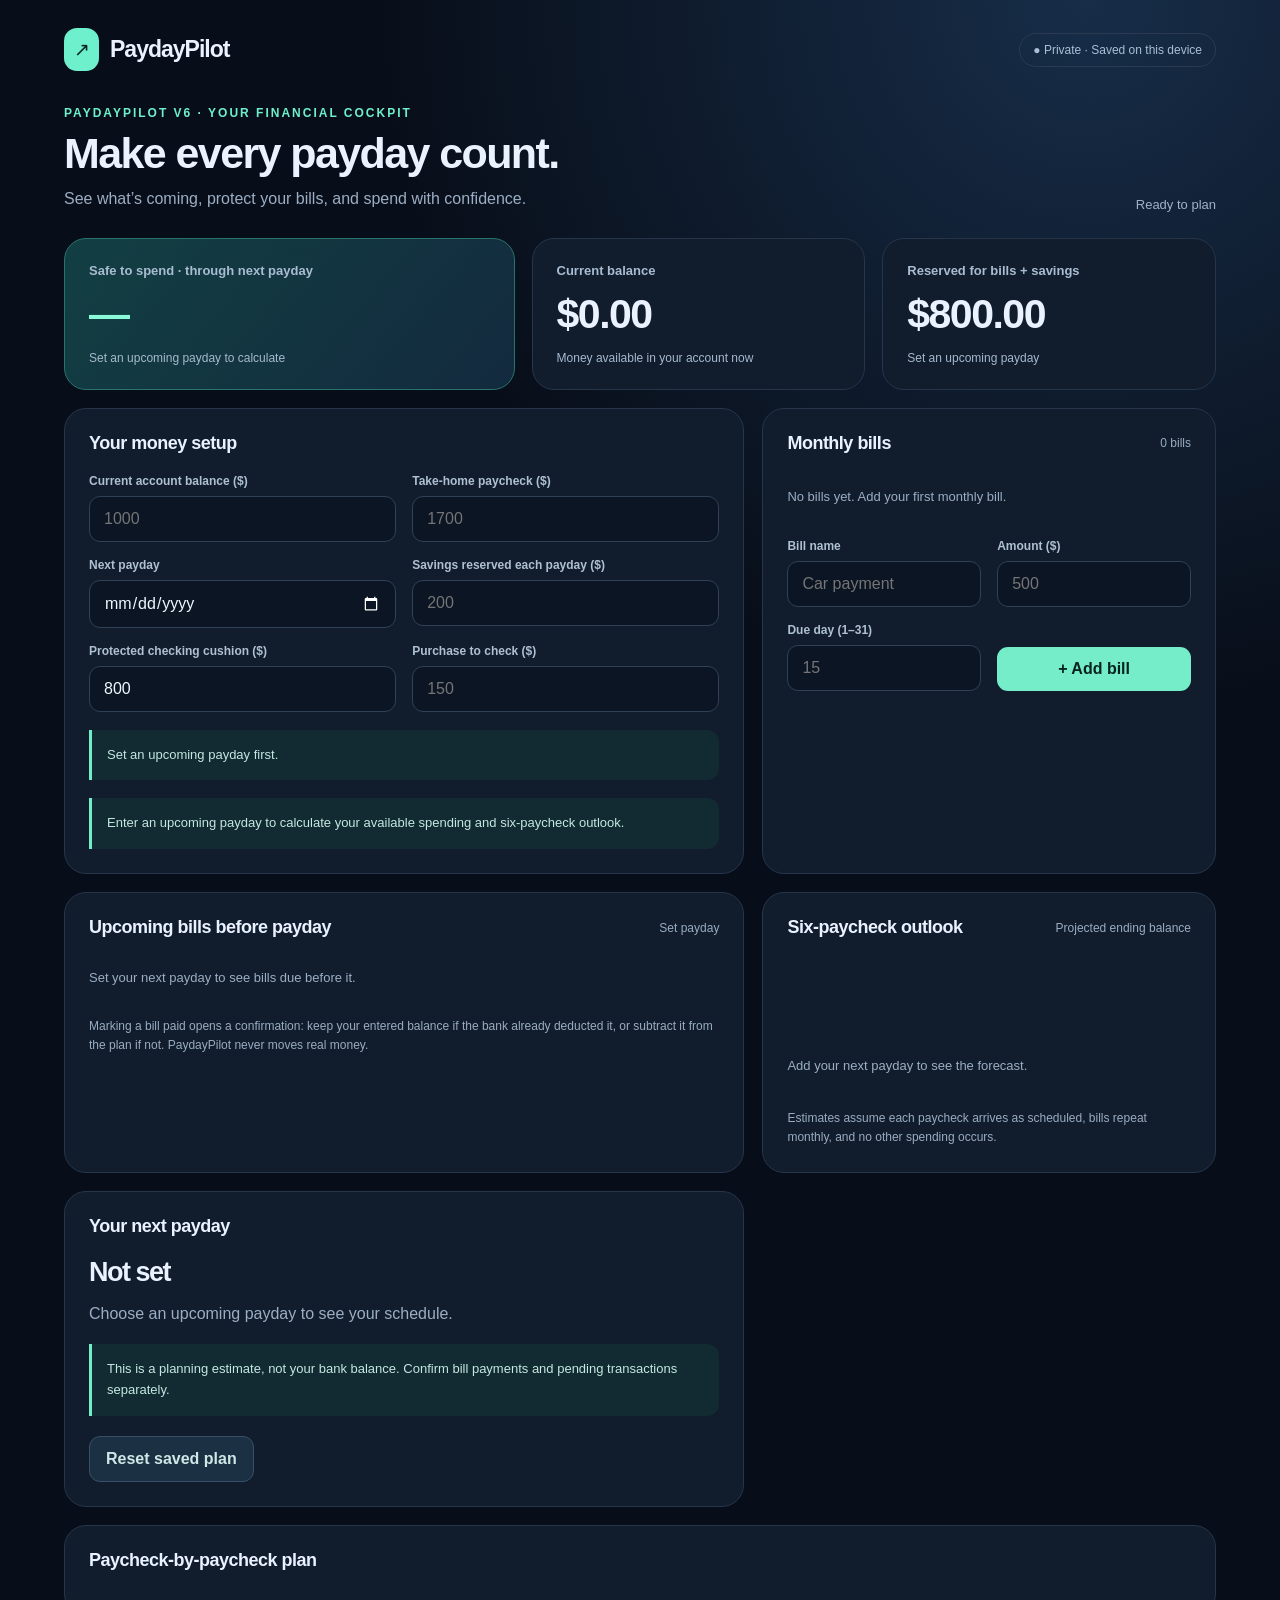
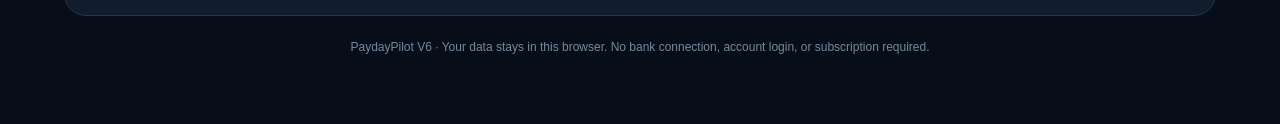
==== commit 341bd09c: "Add files via upload" ====
--- a/index.html
+++ b/index.html
@@ -1,28 +1,91 @@
 <!DOCTYPE html>
-<html lang="en"><head><meta charset="UTF-8"><meta name="viewport" content="width=device-width,initial-scale=1"><meta name="theme-color" content="#0b1220"><title>PaydayPilot V5 — Smart Money Management</title>
+<html lang="en"><head><meta charset="UTF-8"><meta name="viewport" content="width=device-width,initial-scale=1"><meta name="theme-color" content="#0b1220"><title>PaydayPilot V6 — Smart Money Management</title>
 <style>
 :root{font-family:Inter,-apple-system,BlinkMacSystemFont,"Segoe UI",sans-serif;color:#eaf1ff;background:#080e19;font-synthesis:none}*{box-sizing:border-box}body{margin:0;background:radial-gradient(circle at 85% 0,#172d48 0,transparent 35%),#080e19}button,input,select{font:inherit}button{cursor:pointer}.shell{max-width:1200px;margin:auto;padding:28px 24px 70px}.top{display:flex;justify-content:space-between;align-items:center;margin-bottom:35px}.brand{font-size:23px;font-weight:800;letter-spacing:-1px;display:flex;align-items:center;gap:11px}.mark{background:#6df0cb;color:#08241f;border-radius:13px;padding:10px;font-size:19px}.tag{color:#9fb2c9;font-size:13px}.pill{border:1px solid #2b3a50;border-radius:99px;padding:9px 13px;color:#a9bfd4;font-size:12px}.hero{display:flex;justify-content:space-between;gap:20px;align-items:end;margin-bottom:26px}.eyebrow{font-size:12px;color:#6df0cb;text-transform:uppercase;letter-spacing:2px;font-weight:800}h1{font-size:clamp(29px,4vw,43px);margin:9px 0 8px;letter-spacing:-1.6px}p{color:#9caec4;margin:0;line-height:1.6}.cards{display:grid;grid-template-columns:1.35fr 1fr 1fr;gap:17px}.card{background:#111d2d;border:1px solid #26354a;border-radius:22px;padding:24px;min-width:0}.primary{background:linear-gradient(130deg,#123f43,#132a3e);border-color:#28746c}.cardlabel{font-size:13px;color:#a9bcd1;font-weight:600}.amount{font-size:clamp(28px,3.4vw,41px);font-weight:800;letter-spacing:-1.5px;margin:13px 0}.primary .amount{color:#89f9d8}.sub{font-size:12px;color:#a6b9ce}.grid{display:grid;grid-template-columns:1.2fr .8fr;gap:18px;margin-top:18px}.section-title{font-size:18px;font-weight:750;letter-spacing:-.5px;margin:0 0 20px}.fields{display:grid;grid-template-columns:repeat(2,minmax(0,1fr));gap:16px}label{display:block;color:#afc0d2;font-size:12px;font-weight:650;margin-bottom:8px}input,select{width:100%;padding:13px 14px;background:#0b1523;border:1px solid #304056;border-radius:11px;color:#eff8ff;outline:none}input:focus,select:focus{border-color:#68e5c5;box-shadow:0 0 0 3px #68e5c51a}input[type=date]{color-scheme:dark}.btn{background:#75edc9;border:0;color:#07241c;font-weight:800;border-radius:11px;padding:13px 16px}.btn.secondary{background:#1b3042;color:#cfe7e7;border:1px solid #385067}.row{display:flex;align-items:center;justify-content:space-between;gap:10px}.muted{color:#9aacc1;font-size:12px}.billrow{padding:13px 0;border-bottom:1px solid #26354a;display:flex;align-items:center;justify-content:space-between;gap:12px}.billrow:last-child{border-bottom:0}.billname{font-weight:650;font-size:14px}.billmeta{font-size:12px;color:#9caec4;margin-top:4px}.billactions{display:flex;align-items:center;gap:10px}.smallbtn{border:0;background:#26394c;color:#d4e5f5;border-radius:9px;padding:8px 10px}.insight{border-left:3px solid #71edca;background:#122b32;padding:15px;border-radius:0 12px 12px 0;color:#c4e7e1;font-size:13px;line-height:1.6;margin-top:18px}.forecast{display:flex;align-items:flex-end;gap:9px;height:155px;padding-top:20px}.barcol{flex:1;min-width:0;text-align:center}.bar{border-radius:7px 7px 3px 3px;background:linear-gradient(#77efcb,#2c8d8b);min-height:4px}.bar.negative{background:linear-gradient(#f59e9e,#9b4351)}.barlabel{font-size:10px;color:#9eafc3;margin-top:8px}.barval{font-size:10px;color:#bcd1e0;margin-bottom:6px}.footer{color:#74899e;font-size:12px;margin-top:24px;text-align:center}.empty{padding:20px 0;color:#9baec4;font-size:13px}.status{font-size:12px;color:#83eacb}.wide{grid-column:1/-1}@media(max-width:800px){.cards{grid-template-columns:1fr 1fr}.primary{grid-column:1/-1}.grid{grid-template-columns:1fr}.hero{align-items:start;flex-direction:column}.shell{padding:22px 15px 50px}}@media(max-width:500px){.cards{grid-template-columns:1fr}.primary{grid-column:auto}.fields{grid-template-columns:1fr}.card{padding:20px}.top{margin-bottom:26px}.pill{display:none}.amount{font-size:36px}}
+
+/* V6 fix: compact payment checkbox and readable status */
+.billactions.payment-toggle{display:inline-flex;align-items:center;justify-content:flex-end;gap:9px;flex:0 0 auto;margin:0;white-space:nowrap;min-width:95px}
+.payment-toggle input[type="checkbox"]{appearance:auto;-webkit-appearance:checkbox;width:18px;height:18px;min-width:18px;flex:0 0 18px;padding:0;margin:0;box-shadow:none;accent-color:#75edc9;cursor:pointer}
+.payment-toggle .muted{display:inline-block;white-space:nowrap;font-size:13px}
+.billrow>div:first-child{min-width:0;overflow-wrap:anywhere}
 </style></head><body><main class="shell">
 <header class="top"><div class="brand"><span class="mark">↗</span> PaydayPilot</div><div class="pill">● Private · Saved on this device</div></header>
-<section class="hero"><div><div class="eyebrow">Your financial cockpit</div><h1>Make every payday count.</h1><p>See what’s coming, protect your bills, and spend with confidence.</p></div><span class="tag" id="saved">Ready to plan</span></section>
+<section class="hero"><div><div class="eyebrow">PaydayPilot V6 · Your financial cockpit</div><h1>Make every payday count.</h1><p>See what’s coming, protect your bills, and spend with confidence.</p></div><span class="tag" id="saved">Ready to plan</span></section>
 <section class="cards"><div class="card primary"><div class="cardlabel">Safe to spend · through next payday</div><div class="amount" id="safe">$0.00</div><div class="sub" id="safeDetail">Add your balance and next payday to get started.</div></div><div class="card"><div class="cardlabel">Current balance</div><div class="amount" id="balanceView">$0.00</div><div class="sub">Money available in your account now</div></div><div class="card"><div class="cardlabel">Reserved for bills + savings</div><div class="amount" id="reserved">$0.00</div><div class="sub" id="reserveDetail">Before your next payday</div></div></section>
 <section class="grid"><div class="card"><h2 class="section-title">Your money setup</h2><div class="fields"><div><label for="balance">Current account balance ($)</label><input id="balance" type="number" min="0" step=".01" placeholder="1000"></div><div><label for="pay">Take-home paycheck ($)</label><input id="pay" type="number" min="0" step=".01" placeholder="1700"></div><div><label for="date">Next payday</label><input id="date" type="date"></div><div><label for="savings">Savings reserved each payday ($)</label><input id="savings" type="number" min="0" step=".01" placeholder="200"></div></div><div class="fields" style="margin-top:16px"><div><label for="cushion">Protected checking cushion ($)</label><input id="cushion" type="number" min="0" step=".01" value="800"></div><div><label for="purchase">Purchase to check ($)</label><input id="purchase" type="number" min="0" step=".01" placeholder="150"></div></div><div class="insight" id="purchaseResult" aria-live="polite">Enter a purchase amount to check affordability.</div><div class="insight" id="insight">Your safe-to-spend number subtracts bills due before the next payday. Your forecast also accounts for future paychecks and savings.</div></div>
 <div class="card"><div class="row"><h2 class="section-title" style="margin:0">Monthly bills</h2><span class="muted" id="billcount">0 bills</span></div><div id="bills" style="margin:15px 0"></div><form id="billform"><div class="fields"><div><label for="billname">Bill name</label><input id="billname" maxlength="55" placeholder="Car payment" required></div><div><label for="billamount">Amount ($)</label><input id="billamount" type="number" min=".01" step=".01" placeholder="500" required></div><div><label for="billday">Due day (1–31)</label><input id="billday" type="number" min="1" max="31" placeholder="15" required></div><div style="display:flex;align-items:end"><button class="btn" type="submit" style="width:100%">+ Add bill</button></div></div></form></div>
+<div class="card"><div class="row"><h2 class="section-title" style="margin:0">Upcoming bills before payday</h2><span class="muted" id="upcomingCount">—</span></div><div id="upcomingBills" style="margin-top:12px"></div><p class="muted" style="margin-top:12px">Marking a bill paid opens a confirmation: keep your entered balance if the bank already deducted it, or subtract it from the plan if not. PaydayPilot never moves real money.</p></div>
 <div class="card"><div class="row"><h2 class="section-title" style="margin:0">Six-paycheck outlook</h2><span class="muted">Projected ending balance</span></div><div id="forecast" class="forecast"></div><p class="muted" style="margin-top:16px">Estimates assume each paycheck arrives as scheduled, bills repeat monthly, and no other spending occurs.</p></div>
 <div class="card"><h2 class="section-title">Your next payday</h2><div class="amount" id="nextpay" style="font-size:27px">Not set</div><p id="nextdetail">Choose a payday to see your upcoming pay schedule.</p><div class="insight" id="caution">This is a planning estimate, not your bank balance. Confirm bill payments and pending transactions separately.</div><div style="margin-top:20px"><button class="btn secondary" id="reset" type="button">Reset saved plan</button></div></div></section>
-<section class="card" style="margin-top:18px"><h2 class="section-title">Paycheck-by-paycheck plan</h2><div id="paycheckPlan" aria-live="polite"></div></section><footer class="footer">PaydayPilot V5 · Your data stays in this browser. No bank connection, account login, or subscription required.</footer></main>
+<section class="card" style="margin-top:18px"><h2 class="section-title">Paycheck-by-paycheck plan</h2><div id="paycheckPlan" aria-live="polite"></div></section><footer class="footer">PaydayPilot V6 · Your data stays in this browser. No bank connection, account login, or subscription required.</footer></main>
+<div id="paymentDialog" hidden role="dialog" aria-modal="true" aria-labelledby="paymentTitle" style="position:fixed;inset:0;background:rgba(2,6,23,.82);z-index:9999;display:flex;align-items:center;justify-content:center;padding:20px">
+  <div style="background:#152536;border:1px solid #426178;border-radius:18px;max-width:430px;width:100%;padding:24px;box-shadow:0 20px 80px #0009;color:#f0f8ff">
+    <h2 id="paymentTitle" style="margin:0 0 12px">Confirm payment</h2>
+    <p id="paymentQuestion" style="line-height:1.55;margin:0 0 18px"></p>
+    <button id="paymentAlready" type="button" class="smallbtn" style="display:block;width:100%;margin:8px 0;padding:13px">Yes — already deducted from checking</button>
+    <button id="paymentSubtract" type="button" class="smallbtn" style="display:block;width:100%;margin:8px 0;padding:13px">No — subtract it from my entered balance</button>
+    <button id="paymentCancel" type="button" class="smallbtn" style="display:block;width:100%;margin:8px 0;padding:13px">Cancel</button>
+    <p style="font-size:12px;opacity:.8;margin:14px 0 0">This only changes your PaydayPilot plan. It never moves money from your bank.</p>
+  </div>
+</div>
+<style>#paymentDialog[hidden]{display:none!important}</style>
 <script>
-const KEY='paydaypilot-v5',legacy='paydaypilot-v4';const $=id=>document.getElementById(id);const money=n=>new Intl.NumberFormat('en-US',{style:'currency',currency:'USD'}).format(Number(n)||0);const today=()=>{let d=new Date();return new Date(d.getFullYear(),d.getMonth(),d.getDate())};const parseDate=s=>{if(!s)return null;let [y,m,d]=s.split('-').map(Number);let x=new Date(y,m-1,d);return x.getFullYear()===y&&x.getMonth()===m-1&&x.getDate()===d?x:null};const dateStr=d=>d.toLocaleDateString('en-US',{month:'short',day:'numeric'});const num=id=>Math.max(0,Number($(id).value)||0);let state={balance:'',pay:'',date:'',savings:'',cushion:'800',bills:[]};try{let s=JSON.parse(localStorage.getItem(KEY)||localStorage.getItem(legacy));if(s&&typeof s==='object')state={...state,...s,bills:Array.isArray(s.bills)?s.bills:[]}}catch(e){}
+const KEY='paydaypilot-v6',legacy='paydaypilot-v5',older='paydaypilot-v4';const $=id=>document.getElementById(id);const money=n=>new Intl.NumberFormat('en-US',{style:'currency',currency:'USD'}).format(Number(n)||0);const today=()=>{let d=new Date();return new Date(d.getFullYear(),d.getMonth(),d.getDate())};const parseDate=s=>{if(!s)return null;let [y,m,d]=s.split('-').map(Number);let x=new Date(y,m-1,d);return x.getFullYear()===y&&x.getMonth()===m-1&&x.getDate()===d?x:null};const dateStr=d=>d.toLocaleDateString('en-US',{month:'short',day:'numeric'});const num=id=>Math.max(0,Number($(id).value)||0);let state={balance:'',pay:'',date:'',savings:'',cushion:'800',bills:[],paid:{},paymentAdjustments:{}};try{let s=JSON.parse(localStorage.getItem(KEY)||localStorage.getItem(legacy)||localStorage.getItem(older));if(s&&typeof s==='object')state={...state,...s,bills:Array.isArray(s.bills)?s.bills:[],paid:s.paid&&typeof s.paid==='object'?s.paid:{},paymentAdjustments:s.paymentAdjustments&&typeof s.paymentAdjustments==='object'?s.paymentAdjustments:{}}}catch(e){}
 for(let k of ['balance','pay','date','savings','cushion'])$(k).value=state[k]??'';
 function dueDates(start,end,bill){let dates=[];let month=new Date(start.getFullYear(),start.getMonth(),1);while(month<=end){let y=month.getFullYear(),m=month.getMonth();let last=new Date(y,m+1,0).getDate();let d=new Date(y,m,Math.min(last,Number(bill.day)));if(d>=start&&d<end)dates.push(d);month=new Date(y,m+1,1)}return dates}
-function billsBetween(start,end){return state.bills.reduce((sum,b)=>sum+dueDates(start,end,b).length*Number(b.amount),0)}
+function billId(b,i){return String(b.id??('legacy-'+i))}
+function monthKey(d){return d.getFullYear()+'-'+String(d.getMonth()+1).padStart(2,'0')}
+function paidKey(b,i,d){return billId(b,i)+'@'+monthKey(d)}
+function isPaid(b,i,d){return !!(state.paid||{})[paidKey(b,i,d)]}
+function billsBetween(start,end){return state.bills.reduce((sum,b,i)=>sum+dueDates(start,end,b).reduce((total,d)=>total+(isPaid(b,i,d)?0:Number(b.amount)),0),0)}
+function upcomingBeforePayday(start,end){let list=[];state.bills.forEach((b,i)=>dueDates(start,end,b).forEach(d=>list.push({b,i,d})));return list.sort((a,b)=>a.d-b.d)}
+let pendingPayment=null;
+function closePaymentDialog(){pendingPayment=null;$('paymentDialog').hidden=true;render()}
+function setPaid(b,i,d,checked){
+ const key=paidKey(b,i,d);state.paid=state.paid||{};state.paymentAdjustments=state.paymentAdjustments||{};
+ if(checked){pendingPayment={b,i,d,key};$('paymentQuestion').textContent='Is the '+money(b.amount)+' payment for '+b.name+' already reflected in your entered checking balance?';$('paymentDialog').hidden=false;return}
+ const adjustment=state.paymentAdjustments[key];
+ if(adjustment){
+   const current=num('balance');
+   if(Math.abs(current-adjustment.after)<0.005){
+     if(window.confirm('Undo Paid and restore '+money(adjustment.amount)+' to your entered balance? Only choose OK if you have not separately updated your balance for this transaction.')){
+       $('balance').value=(current+adjustment.amount).toFixed(2);state.balance=$('balance').value;
+     }else{render();return}
+   }else{
+     if(!window.confirm('Your checking balance has changed since this payment was marked Paid. Undo the Paid status without changing your balance? You may need to correct your balance manually.')){render();return}
+   }
+   delete state.paymentAdjustments[key];
+ }
+ delete state.paid[key];save();render();
+}
+function confirmPayment(alreadyDeducted){
+ if(!pendingPayment)return;
+ const {b,key}=pendingPayment;state.paid[key]=true;
+ if(!alreadyDeducted){
+   const amount=Number(b.amount)||0,before=num('balance'),after=before-amount;
+   if(after<0&&!window.confirm('This payment would make your entered balance negative ('+money(after)+'). Continue?')){delete state.paid[key];closePaymentDialog();return}
+   $('balance').value=after.toFixed(2);state.balance=$('balance').value;
+   state.paymentAdjustments[key]={amount,after};
+ }else{delete state.paymentAdjustments[key]}
+ save();closePaymentDialog();
+}
+$('paymentAlready').addEventListener('click',()=>confirmPayment(true));
+$('paymentSubtract').addEventListener('click',()=>confirmPayment(false));
+$('paymentCancel').addEventListener('click',closePaymentDialog);
+
 function save(){try{localStorage.setItem(KEY,JSON.stringify(state));$('saved').textContent='✓ Saved on this device'}catch(e){$('saved').textContent='Storage unavailable'}}
 function render(){let now=today(),balance=num('balance'),pay=num('pay'),saving=num('savings'),next=parseDate($('date').value);$('balanceView').textContent=money(balance);$('billcount').textContent=state.bills.length+' bill'+(state.bills.length===1?'':'s');$('bills').innerHTML='';if(!state.bills.length){let p=document.createElement('div');p.className='empty';p.textContent='No bills yet. Add your first monthly bill.';$('bills').append(p)}
-state.bills.forEach((b,i)=>{let row=document.createElement('div');row.className='billrow';let left=document.createElement('div');let name=document.createElement('div');name.className='billname';name.textContent=b.name;let meta=document.createElement('div');meta.className='billmeta';meta.textContent='Due day '+b.day;left.append(name,meta);let right=document.createElement('div');right.className='billactions';let amt=document.createElement('strong');amt.textContent=money(b.amount);let del=document.createElement('button');del.className='smallbtn';del.type='button';del.textContent='Remove';del.setAttribute('aria-label','Remove '+b.name);del.onclick=()=>{state.bills.splice(i,1);save();render()};right.append(amt,del);row.append(left,right);$('bills').append(row)});
-let valid=next&&next>=now;let bills=valid?billsBetween(now,next):0;let cushion=num('cushion');let reserved=bills+cushion;$('reserved').textContent=money(reserved);$('reserveDetail').textContent=valid?'Bills and protected cushion':'Set an upcoming payday';$('safe').textContent=valid?money(Math.max(0,balance-bills-cushion)):'—';$('safeDetail').textContent=valid?'After '+money(bills)+' in bills and '+money(cushion)+' protected through '+dateStr(next):'Set an upcoming payday to calculate';$('nextpay').textContent=valid?next.toLocaleDateString('en-US',{weekday:'long',month:'long',day:'numeric'}):'Not set';$('nextdetail').textContent=valid?'Expected take-home: '+money(pay)+' · Every 14 days':'Choose an upcoming payday to see your schedule.';$('insight').textContent=valid?(balance-bills-cushion<0?'Warning: your balance is short of covering bills and your protected cushion before payday.':'You have '+money(Math.max(0,balance-bills-cushion))+' after bills and your protected cushion. Savings are reserved from future paychecks in the forecast.'):'Enter an upcoming payday to calculate your available spending and six-paycheck outlook.';
-$('forecast').innerHTML='';if(!valid){$('forecast').innerHTML='<div class="empty">Add your next payday to see the forecast.</div>';return}
-let purchase=num('purchase'),available=balance-bills-cushion;$('purchaseResult').textContent=!valid?'Set an upcoming payday first.':!purchase?'Enter a purchase amount to see its impact.':purchase<=Math.max(0,available)?'Within your planned budget: '+money(Math.max(0,available-purchase))+' would remain safe to spend.':'Not recommended: this purchase exceeds your safe-to-spend amount by '+money(purchase-Math.max(0,available))+'.';$('paycheckPlan').innerHTML='';let points=[],running=balance;for(let i=0;i<6;i++){let d=new Date(next);d.setDate(d.getDate()+i*14);let end=new Date(d);end.setDate(end.getDate()+14);if(i===0)running-=bills;running+=pay-saving-billsBetween(d,end);points.push({date:d,value:running});let line=document.createElement('div');line.className='billrow';let span=document.createElement('span');span.textContent='Payday '+(i+1)+' · '+dateStr(d)+' · Bills '+money(billsBetween(d,end));let strong=document.createElement('strong');strong.textContent=money(running);line.append(span,strong);$('paycheckPlan').append(line)}let max=Math.max(1,...points.map(p=>Math.abs(p.value)));points.forEach(p=>{let col=document.createElement('div');col.className='barcol';let val=document.createElement('div');val.className='barval';val.textContent=money(p.value);let bar=document.createElement('div');bar.className='bar'+(p.value<0?' negative':'');bar.style.height=Math.max(4,Math.round(Math.abs(p.value)/max*105))+'px';let label=document.createElement('div');label.className='barlabel';label.textContent=dateStr(p.date);col.append(val,bar,label);$('forecast').append(col)})}
+state.bills.forEach((b,i)=>{let row=document.createElement('div');row.className='billrow';let left=document.createElement('div');let name=document.createElement('div');name.className='billname';name.textContent=b.name;let meta=document.createElement('div');meta.className='billmeta';meta.textContent='Due day '+b.day+' · Monthly recurring';left.append(name,meta);let right=document.createElement('div');right.className='billactions';let amt=document.createElement('strong');amt.textContent=money(b.amount);let del=document.createElement('button');del.className='smallbtn';del.type='button';del.textContent='Remove';del.setAttribute('aria-label','Remove '+b.name);del.onclick=()=>{let id=billId(b,i);Object.keys(state.paid||{}).filter(k=>k.startsWith(id+'@')).forEach(k=>{delete state.paid[k];delete (state.paymentAdjustments||{})[k]});state.bills.splice(i,1);save();render()};right.append(amt,del);row.append(left,right);$('bills').append(row)});
+let valid=next&&next>=now;
+let upcoming=$('upcomingBills');upcoming.replaceChildren();let items=valid?upcomingBeforePayday(now,next):[];
+$('upcomingCount').textContent=valid?items.filter(x=>!isPaid(x.b,x.i,x.d)).length+' unpaid':'Set payday';
+if(!valid){let p=document.createElement('div');p.className='empty';p.textContent='Set your next payday to see bills due before it.';upcoming.append(p)}
+else if(!items.length){let p=document.createElement('div');p.className='empty';p.textContent='No bills due before your next paycheck.';upcoming.append(p)}
+items.forEach(({b,i,d})=>{let row=document.createElement('div');row.className='billrow';let info=document.createElement('div');let name=document.createElement('div');name.className='billname';name.textContent=b.name;let meta=document.createElement('div');meta.className='billmeta';meta.textContent='Due '+d.toLocaleDateString('en-US',{month:'short',day:'numeric',year:'numeric'})+' · '+money(b.amount);info.append(name,meta);let control=document.createElement('label');control.className='billactions payment-toggle';control.style.cursor='pointer';let cb=document.createElement('input');cb.type='checkbox';cb.checked=isPaid(b,i,d);cb.setAttribute('aria-label','Mark '+b.name+' '+monthKey(d)+' as paid');cb.addEventListener('change',()=>setPaid(b,i,d,cb.checked));let status=document.createElement('span');status.className='muted';status.textContent=cb.checked?'Paid':'Unpaid';control.append(cb,status);row.append(info,control);upcoming.append(row)});
+let bills=valid?billsBetween(now,next):0;let cushion=num('cushion');let reserved=bills+cushion;$('reserved').textContent=money(reserved);$('reserveDetail').textContent=valid?'Bills and protected cushion':'Set an upcoming payday';$('safe').textContent=valid?money(Math.max(0,balance-bills-cushion)):'—';$('safe').style.color=valid&&balance-bills-cushion<0?'#fca5a5':'';$('safeDetail').textContent=valid?'After '+money(bills)+' in bills and '+money(cushion)+' protected through '+dateStr(next):'Set an upcoming payday to calculate';$('nextpay').textContent=valid?next.toLocaleDateString('en-US',{weekday:'long',month:'long',day:'numeric'}):'Not set';$('nextdetail').textContent=valid?'Expected take-home: '+money(pay)+' · Every 14 days':'Choose an upcoming payday to see your schedule.';$('insight').textContent=valid?(balance-bills-cushion<0?'Warning: your balance is short of covering bills and your protected cushion before payday.':'You have '+money(Math.max(0,balance-bills-cushion))+' after bills and your protected cushion. Savings are reserved from future paychecks in the forecast.'):'Enter an upcoming payday to calculate your available spending and six-paycheck outlook.';
+$('forecast').innerHTML='';if(!valid){$('purchaseResult').textContent='Set an upcoming payday first.';$('forecast').innerHTML='<div class="empty">Add your next payday to see the forecast.</div>';return}
+let purchase=num('purchase'),available=balance-bills-cushion;let over=valid&&purchase>Math.max(0,available);$('purchaseResult').textContent=!valid?'Set an upcoming payday first.':!purchase?'Enter a purchase amount to see its impact.':over?'⚠ PURCHASE NOT RECOMMENDED — '+money(purchase-Math.max(0,available))+' over your safe-to-spend budget.': '✓ Purchase fits your plan — '+money(Math.max(0,available-purchase))+' remains safe to spend.';$('purchaseResult').style.background=over?'#42212c':'#122b32';$('purchaseResult').style.borderLeftColor=over?'#fb7185':'#71edca';$('purchaseResult').style.color=over?'#fecdd3':'#c4e7e1';$('paycheckPlan').innerHTML='';let points=[],running=balance;for(let i=0;i<6;i++){let d=new Date(next);d.setDate(d.getDate()+i*14);let end=new Date(d);end.setDate(end.getDate()+14);if(i===0)running-=bills;running+=pay-saving-billsBetween(d,end);points.push({date:d,value:running});let line=document.createElement('div');line.className='billrow';let span=document.createElement('span');span.textContent='Payday '+(i+1)+' · '+dateStr(d)+' · Bills '+money(billsBetween(d,end));let strong=document.createElement('strong');strong.textContent=money(running);line.append(span,strong);$('paycheckPlan').append(line)}let max=Math.max(1,...points.map(p=>Math.abs(p.value)));points.forEach(p=>{let col=document.createElement('div');col.className='barcol';let val=document.createElement('div');val.className='barval';val.textContent=money(p.value);let bar=document.createElement('div');bar.className='bar'+(p.value<0?' negative':'');bar.style.height=Math.max(4,Math.round(Math.abs(p.value)/max*105))+'px';let label=document.createElement('div');label.className='barlabel';label.textContent=dateStr(p.date);col.append(val,bar,label);$('forecast').append(col)})}
 $('purchase').addEventListener('input',render);for(let k of ['balance','pay','date','savings','cushion'])$(k).addEventListener('input',()=>{state[k]=$(k).value;save();render()});
-$('billform').addEventListener('submit',e=>{e.preventDefault();let name=$('billname').value.trim(),amount=Number($('billamount').value),day=Number($('billday').value);if(!name||!Number.isFinite(amount)||amount<=0||!Number.isInteger(day)||day<1||day>31)return;state.bills.push({name,amount,day});save();$('billform').reset();render()});
-$('reset').addEventListener('click',()=>{if(!confirm('Delete the saved PaydayPilot V4 plan on this device?'))return;localStorage.removeItem(KEY);state={balance:'',pay:'',date:'',savings:'',cushion:'800',bills:[]};for(let k of ['balance','pay','date','savings','cushion'])$(k).value=k==='cushion'?'800':'';$('saved').textContent='Plan cleared';render()});render();
+$('billform').addEventListener('submit',e=>{e.preventDefault();let name=$('billname').value.trim(),amount=Number($('billamount').value),day=Number($('billday').value);if(!name||!Number.isFinite(amount)||amount<=0||!Number.isInteger(day)||day<1||day>31)return;state.bills.push({id:'b'+Date.now()+'-'+Math.random().toString(36).slice(2,8),name,amount,day});save();$('billform').reset();render()});
+$('reset').addEventListener('click',()=>{if(!confirm('Delete your saved PaydayPilot V6 plan on this device?'))return;localStorage.removeItem(KEY);localStorage.removeItem(legacy);localStorage.removeItem(older);state={balance:'',pay:'',date:'',savings:'',cushion:'800',bills:[],paid:{},paymentAdjustments:{}};for(let k of ['balance','pay','date','savings','cushion'])$(k).value=k==='cushion'?'800':'';$('saved').textContent='Plan cleared';render()});render();
 </script></body></html>
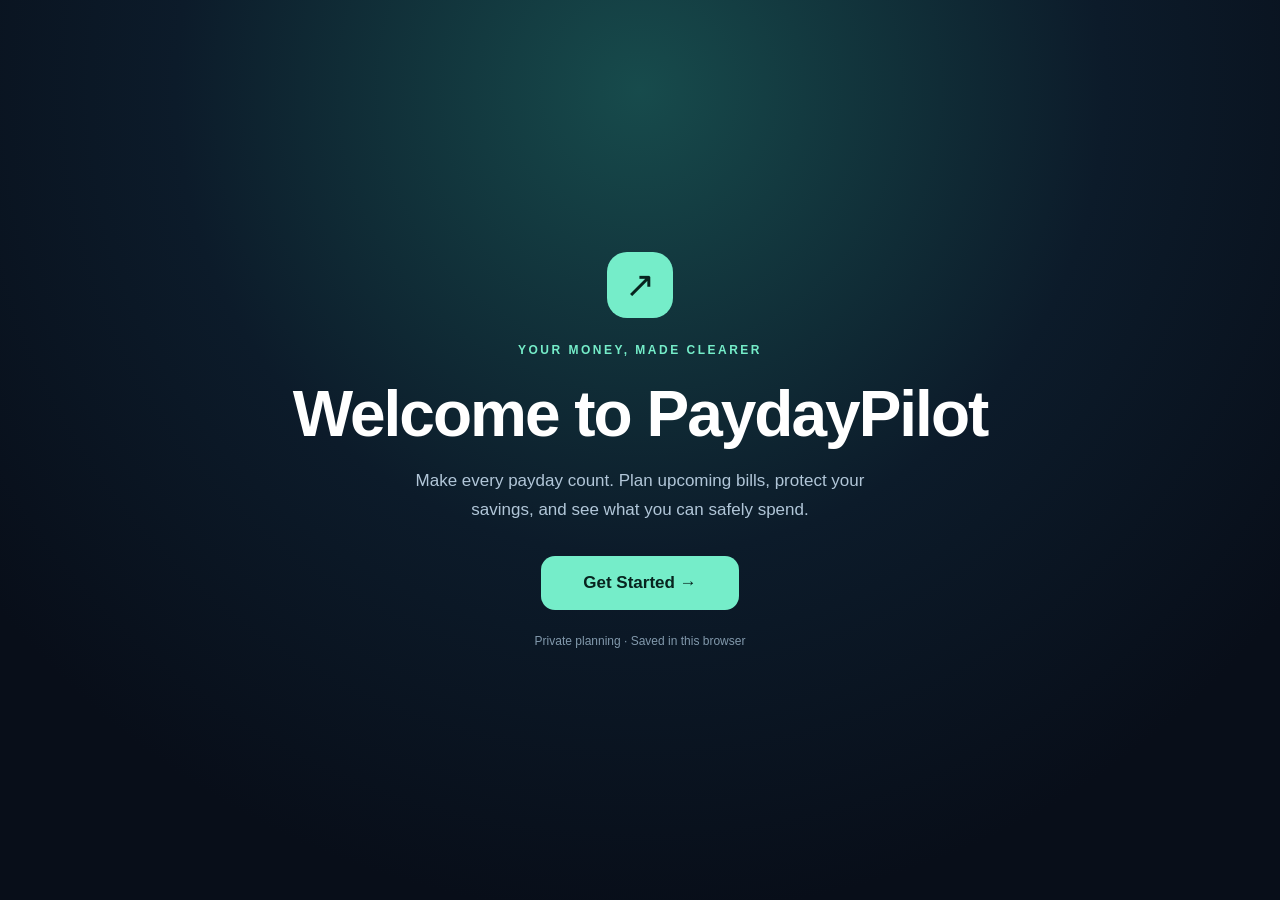
==== commit 21ef8c9d: "Rename PaydayPilot-V6-FINAL.html to index.html" ====
--- a/index.html
+++ b/index.html
@@ -3,34 +3,51 @@
 <style>
 :root{font-family:Inter,-apple-system,BlinkMacSystemFont,"Segoe UI",sans-serif;color:#eaf1ff;background:#080e19;font-synthesis:none}*{box-sizing:border-box}body{margin:0;background:radial-gradient(circle at 85% 0,#172d48 0,transparent 35%),#080e19}button,input,select{font:inherit}button{cursor:pointer}.shell{max-width:1200px;margin:auto;padding:28px 24px 70px}.top{display:flex;justify-content:space-between;align-items:center;margin-bottom:35px}.brand{font-size:23px;font-weight:800;letter-spacing:-1px;display:flex;align-items:center;gap:11px}.mark{background:#6df0cb;color:#08241f;border-radius:13px;padding:10px;font-size:19px}.tag{color:#9fb2c9;font-size:13px}.pill{border:1px solid #2b3a50;border-radius:99px;padding:9px 13px;color:#a9bfd4;font-size:12px}.hero{display:flex;justify-content:space-between;gap:20px;align-items:end;margin-bottom:26px}.eyebrow{font-size:12px;color:#6df0cb;text-transform:uppercase;letter-spacing:2px;font-weight:800}h1{font-size:clamp(29px,4vw,43px);margin:9px 0 8px;letter-spacing:-1.6px}p{color:#9caec4;margin:0;line-height:1.6}.cards{display:grid;grid-template-columns:1.35fr 1fr 1fr;gap:17px}.card{background:#111d2d;border:1px solid #26354a;border-radius:22px;padding:24px;min-width:0}.primary{background:linear-gradient(130deg,#123f43,#132a3e);border-color:#28746c}.cardlabel{font-size:13px;color:#a9bcd1;font-weight:600}.amount{font-size:clamp(28px,3.4vw,41px);font-weight:800;letter-spacing:-1.5px;margin:13px 0}.primary .amount{color:#89f9d8}.sub{font-size:12px;color:#a6b9ce}.grid{display:grid;grid-template-columns:1.2fr .8fr;gap:18px;margin-top:18px}.section-title{font-size:18px;font-weight:750;letter-spacing:-.5px;margin:0 0 20px}.fields{display:grid;grid-template-columns:repeat(2,minmax(0,1fr));gap:16px}label{display:block;color:#afc0d2;font-size:12px;font-weight:650;margin-bottom:8px}input,select{width:100%;padding:13px 14px;background:#0b1523;border:1px solid #304056;border-radius:11px;color:#eff8ff;outline:none}input:focus,select:focus{border-color:#68e5c5;box-shadow:0 0 0 3px #68e5c51a}input[type=date]{color-scheme:dark}.btn{background:#75edc9;border:0;color:#07241c;font-weight:800;border-radius:11px;padding:13px 16px}.btn.secondary{background:#1b3042;color:#cfe7e7;border:1px solid #385067}.row{display:flex;align-items:center;justify-content:space-between;gap:10px}.muted{color:#9aacc1;font-size:12px}.billrow{padding:13px 0;border-bottom:1px solid #26354a;display:flex;align-items:center;justify-content:space-between;gap:12px}.billrow:last-child{border-bottom:0}.billname{font-weight:650;font-size:14px}.billmeta{font-size:12px;color:#9caec4;margin-top:4px}.billactions{display:flex;align-items:center;gap:10px}.smallbtn{border:0;background:#26394c;color:#d4e5f5;border-radius:9px;padding:8px 10px}.insight{border-left:3px solid #71edca;background:#122b32;padding:15px;border-radius:0 12px 12px 0;color:#c4e7e1;font-size:13px;line-height:1.6;margin-top:18px}.forecast{display:flex;align-items:flex-end;gap:9px;height:155px;padding-top:20px}.barcol{flex:1;min-width:0;text-align:center}.bar{border-radius:7px 7px 3px 3px;background:linear-gradient(#77efcb,#2c8d8b);min-height:4px}.bar.negative{background:linear-gradient(#f59e9e,#9b4351)}.barlabel{font-size:10px;color:#9eafc3;margin-top:8px}.barval{font-size:10px;color:#bcd1e0;margin-bottom:6px}.footer{color:#74899e;font-size:12px;margin-top:24px;text-align:center}.empty{padding:20px 0;color:#9baec4;font-size:13px}.status{font-size:12px;color:#83eacb}.wide{grid-column:1/-1}@media(max-width:800px){.cards{grid-template-columns:1fr 1fr}.primary{grid-column:1/-1}.grid{grid-template-columns:1fr}.hero{align-items:start;flex-direction:column}.shell{padding:22px 15px 50px}}@media(max-width:500px){.cards{grid-template-columns:1fr}.primary{grid-column:auto}.fields{grid-template-columns:1fr}.card{padding:20px}.top{margin-bottom:26px}.pill{display:none}.amount{font-size:36px}}
 
-/* V6 fix: compact payment checkbox and readable status */
-.billactions.payment-toggle{display:inline-flex;align-items:center;justify-content:flex-end;gap:9px;flex:0 0 auto;margin:0;white-space:nowrap;min-width:95px}
-.payment-toggle input[type="checkbox"]{appearance:auto;-webkit-appearance:checkbox;width:18px;height:18px;min-width:18px;flex:0 0 18px;padding:0;margin:0;box-shadow:none;accent-color:#75edc9;cursor:pointer}
-.payment-toggle .muted{display:inline-block;white-space:nowrap;font-size:13px}
-.billrow>div:first-child{min-width:0;overflow-wrap:anywhere}
-</style></head><body><main class="shell">
+/* PaydayPilot V6 welcome screen */
+#welcome{min-height:100vh;display:flex;flex-direction:column;align-items:center;justify-content:center;text-align:center;padding:32px 20px;background:radial-gradient(circle at 50% 10%,#174b4c 0%,#0c1b2a 45%,#080e19 80%)}
+#welcome .welcome-mark{display:grid;place-items:center;width:66px;height:66px;border-radius:20px;background:#75edc9;color:#08241f;font-size:36px;font-weight:900;margin-bottom:25px}
+#welcome .welcome-kicker{font-size:12px;font-weight:800;letter-spacing:2.5px;color:#75edc9;text-transform:uppercase;margin-bottom:8px}
+#welcome h1{font-size:clamp(36px,7vw,64px);font-weight:850;letter-spacing:-2px;color:#fff;margin:12px 0 16px}
+#welcome p{max-width:460px;font-size:17px;line-height:1.7;color:#b1c6d8;margin-bottom:32px}
+#startBtn{background:#75edc9;color:#08241f;border:0;border-radius:14px;padding:17px 42px;font-size:17px;font-weight:800;transition:background .2s,transform .2s}
+#startBtn:hover{background:#a1ffe0;transform:translateY(-2px)}
+#startBtn:focus-visible{outline:3px solid #fff;outline-offset:4px}
+#welcome .welcome-note{font-size:12px;color:#8299ac;margin-top:24px}
+[hidden]{display:none!important}
+</style></head><body><section id="welcome" aria-labelledby="welcomeTitle">
+  <div class="welcome-mark" aria-hidden="true">↗</div>
+  <div class="welcome-kicker">Your money, made clearer</div>
+  <h1 id="welcomeTitle">Welcome to PaydayPilot</h1>
+  <p>Make every payday count. Plan upcoming bills, protect your savings, and see what you can safely spend.</p>
+  <button id="startBtn" type="button">Get Started →</button>
+  <div class="welcome-note">Private planning · Saved in this browser</div>
+</section>
+<main class="shell">
 <header class="top"><div class="brand"><span class="mark">↗</span> PaydayPilot</div><div class="pill">● Private · Saved on this device</div></header>
 <section class="hero"><div><div class="eyebrow">PaydayPilot V6 · Your financial cockpit</div><h1>Make every payday count.</h1><p>See what’s coming, protect your bills, and spend with confidence.</p></div><span class="tag" id="saved">Ready to plan</span></section>
 <section class="cards"><div class="card primary"><div class="cardlabel">Safe to spend · through next payday</div><div class="amount" id="safe">$0.00</div><div class="sub" id="safeDetail">Add your balance and next payday to get started.</div></div><div class="card"><div class="cardlabel">Current balance</div><div class="amount" id="balanceView">$0.00</div><div class="sub">Money available in your account now</div></div><div class="card"><div class="cardlabel">Reserved for bills + savings</div><div class="amount" id="reserved">$0.00</div><div class="sub" id="reserveDetail">Before your next payday</div></div></section>
 <section class="grid"><div class="card"><h2 class="section-title">Your money setup</h2><div class="fields"><div><label for="balance">Current account balance ($)</label><input id="balance" type="number" min="0" step=".01" placeholder="1000"></div><div><label for="pay">Take-home paycheck ($)</label><input id="pay" type="number" min="0" step=".01" placeholder="1700"></div><div><label for="date">Next payday</label><input id="date" type="date"></div><div><label for="savings">Savings reserved each payday ($)</label><input id="savings" type="number" min="0" step=".01" placeholder="200"></div></div><div class="fields" style="margin-top:16px"><div><label for="cushion">Protected checking cushion ($)</label><input id="cushion" type="number" min="0" step=".01" value="800"></div><div><label for="purchase">Purchase to check ($)</label><input id="purchase" type="number" min="0" step=".01" placeholder="150"></div></div><div class="insight" id="purchaseResult" aria-live="polite">Enter a purchase amount to check affordability.</div><div class="insight" id="insight">Your safe-to-spend number subtracts bills due before the next payday. Your forecast also accounts for future paychecks and savings.</div></div>
 <div class="card"><div class="row"><h2 class="section-title" style="margin:0">Monthly bills</h2><span class="muted" id="billcount">0 bills</span></div><div id="bills" style="margin:15px 0"></div><form id="billform"><div class="fields"><div><label for="billname">Bill name</label><input id="billname" maxlength="55" placeholder="Car payment" required></div><div><label for="billamount">Amount ($)</label><input id="billamount" type="number" min=".01" step=".01" placeholder="500" required></div><div><label for="billday">Due day (1–31)</label><input id="billday" type="number" min="1" max="31" placeholder="15" required></div><div style="display:flex;align-items:end"><button class="btn" type="submit" style="width:100%">+ Add bill</button></div></div></form></div>
-<div class="card"><div class="row"><h2 class="section-title" style="margin:0">Upcoming bills before payday</h2><span class="muted" id="upcomingCount">—</span></div><div id="upcomingBills" style="margin-top:12px"></div><p class="muted" style="margin-top:12px">Marking a bill paid opens a confirmation: keep your entered balance if the bank already deducted it, or subtract it from the plan if not. PaydayPilot never moves real money.</p></div>
+<div class="card"><div class="row"><h2 class="section-title" style="margin:0">Upcoming bills before payday</h2><span class="muted" id="upcomingCount">—</span></div><div id="upcomingBills" style="margin-top:12px"></div><p class="muted" style="margin-top:12px">Marking a bill paid removes it from unpaid obligations for that month. Your current account balance must already reflect the payment; PaydayPilot does not move money or change that balance automatically.</p></div>
 <div class="card"><div class="row"><h2 class="section-title" style="margin:0">Six-paycheck outlook</h2><span class="muted">Projected ending balance</span></div><div id="forecast" class="forecast"></div><p class="muted" style="margin-top:16px">Estimates assume each paycheck arrives as scheduled, bills repeat monthly, and no other spending occurs.</p></div>
 <div class="card"><h2 class="section-title">Your next payday</h2><div class="amount" id="nextpay" style="font-size:27px">Not set</div><p id="nextdetail">Choose a payday to see your upcoming pay schedule.</p><div class="insight" id="caution">This is a planning estimate, not your bank balance. Confirm bill payments and pending transactions separately.</div><div style="margin-top:20px"><button class="btn secondary" id="reset" type="button">Reset saved plan</button></div></div></section>
 <section class="card" style="margin-top:18px"><h2 class="section-title">Paycheck-by-paycheck plan</h2><div id="paycheckPlan" aria-live="polite"></div></section><footer class="footer">PaydayPilot V6 · Your data stays in this browser. No bank connection, account login, or subscription required.</footer></main>
-<div id="paymentDialog" hidden role="dialog" aria-modal="true" aria-labelledby="paymentTitle" style="position:fixed;inset:0;background:rgba(2,6,23,.82);z-index:9999;display:flex;align-items:center;justify-content:center;padding:20px">
-  <div style="background:#152536;border:1px solid #426178;border-radius:18px;max-width:430px;width:100%;padding:24px;box-shadow:0 20px 80px #0009;color:#f0f8ff">
-    <h2 id="paymentTitle" style="margin:0 0 12px">Confirm payment</h2>
-    <p id="paymentQuestion" style="line-height:1.55;margin:0 0 18px"></p>
-    <button id="paymentAlready" type="button" class="smallbtn" style="display:block;width:100%;margin:8px 0;padding:13px">Yes — already deducted from checking</button>
-    <button id="paymentSubtract" type="button" class="smallbtn" style="display:block;width:100%;margin:8px 0;padding:13px">No — subtract it from my entered balance</button>
-    <button id="paymentCancel" type="button" class="smallbtn" style="display:block;width:100%;margin:8px 0;padding:13px">Cancel</button>
-    <p style="font-size:12px;opacity:.8;margin:14px 0 0">This only changes your PaydayPilot plan. It never moves money from your bank.</p>
-  </div>
-</div>
-<style>#paymentDialog[hidden]{display:none!important}</style>
 <script>
-const KEY='paydaypilot-v6',legacy='paydaypilot-v5',older='paydaypilot-v4';const $=id=>document.getElementById(id);const money=n=>new Intl.NumberFormat('en-US',{style:'currency',currency:'USD'}).format(Number(n)||0);const today=()=>{let d=new Date();return new Date(d.getFullYear(),d.getMonth(),d.getDate())};const parseDate=s=>{if(!s)return null;let [y,m,d]=s.split('-').map(Number);let x=new Date(y,m-1,d);return x.getFullYear()===y&&x.getMonth()===m-1&&x.getDate()===d?x:null};const dateStr=d=>d.toLocaleDateString('en-US',{month:'short',day:'numeric'});const num=id=>Math.max(0,Number($(id).value)||0);let state={balance:'',pay:'',date:'',savings:'',cushion:'800',bills:[],paid:{},paymentAdjustments:{}};try{let s=JSON.parse(localStorage.getItem(KEY)||localStorage.getItem(legacy)||localStorage.getItem(older));if(s&&typeof s==='object')state={...state,...s,bills:Array.isArray(s.bills)?s.bills:[],paid:s.paid&&typeof s.paid==='object'?s.paid:{},paymentAdjustments:s.paymentAdjustments&&typeof s.paymentAdjustments==='object'?s.paymentAdjustments:{}}}catch(e){}
+// Welcome screen only; financial state and storage are unchanged.
+document.addEventListener('DOMContentLoaded',()=>{
+  const welcome=document.getElementById('welcome');
+  const dashboard=document.querySelector('main.shell');
+  const startBtn=document.getElementById('startBtn');
+  if(!welcome||!dashboard||!startBtn)return;
+  dashboard.hidden=true;
+  startBtn.addEventListener('click',()=>{
+    welcome.hidden=true;
+    dashboard.hidden=false;
+    window.scrollTo(0,0);
+  });
+});
+
+const KEY='paydaypilot-v6',legacy='paydaypilot-v5',older='paydaypilot-v4';const $=id=>document.getElementById(id);const money=n=>new Intl.NumberFormat('en-US',{style:'currency',currency:'USD'}).format(Number(n)||0);const today=()=>{let d=new Date();return new Date(d.getFullYear(),d.getMonth(),d.getDate())};const parseDate=s=>{if(!s)return null;let [y,m,d]=s.split('-').map(Number);let x=new Date(y,m-1,d);return x.getFullYear()===y&&x.getMonth()===m-1&&x.getDate()===d?x:null};const dateStr=d=>d.toLocaleDateString('en-US',{month:'short',day:'numeric'});const num=id=>Math.max(0,Number($(id).value)||0);let state={balance:'',pay:'',date:'',savings:'',cushion:'800',bills:[],paid:{}};try{let s=JSON.parse(localStorage.getItem(KEY)||localStorage.getItem(legacy)||localStorage.getItem(older));if(s&&typeof s==='object')state={...state,...s,bills:Array.isArray(s.bills)?s.bills:[],paid:s.paid&&typeof s.paid==='object'?s.paid:{}}}catch(e){}
 for(let k of ['balance','pay','date','savings','cushion'])$(k).value=state[k]??'';
 function dueDates(start,end,bill){let dates=[];let month=new Date(start.getFullYear(),start.getMonth(),1);while(month<=end){let y=month.getFullYear(),m=month.getMonth();let last=new Date(y,m+1,0).getDate();let d=new Date(y,m,Math.min(last,Number(bill.day)));if(d>=start&&d<end)dates.push(d);month=new Date(y,m+1,1)}return dates}
 function billId(b,i){return String(b.id??('legacy-'+i))}
@@ -39,53 +56,20 @@
 function isPaid(b,i,d){return !!(state.paid||{})[paidKey(b,i,d)]}
 function billsBetween(start,end){return state.bills.reduce((sum,b,i)=>sum+dueDates(start,end,b).reduce((total,d)=>total+(isPaid(b,i,d)?0:Number(b.amount)),0),0)}
 function upcomingBeforePayday(start,end){let list=[];state.bills.forEach((b,i)=>dueDates(start,end,b).forEach(d=>list.push({b,i,d})));return list.sort((a,b)=>a.d-b.d)}
-let pendingPayment=null;
-function closePaymentDialog(){pendingPayment=null;$('paymentDialog').hidden=true;render()}
-function setPaid(b,i,d,checked){
- const key=paidKey(b,i,d);state.paid=state.paid||{};state.paymentAdjustments=state.paymentAdjustments||{};
- if(checked){pendingPayment={b,i,d,key};$('paymentQuestion').textContent='Is the '+money(b.amount)+' payment for '+b.name+' already reflected in your entered checking balance?';$('paymentDialog').hidden=false;return}
- const adjustment=state.paymentAdjustments[key];
- if(adjustment){
-   const current=num('balance');
-   if(Math.abs(current-adjustment.after)<0.005){
-     if(window.confirm('Undo Paid and restore '+money(adjustment.amount)+' to your entered balance? Only choose OK if you have not separately updated your balance for this transaction.')){
-       $('balance').value=(current+adjustment.amount).toFixed(2);state.balance=$('balance').value;
-     }else{render();return}
-   }else{
-     if(!window.confirm('Your checking balance has changed since this payment was marked Paid. Undo the Paid status without changing your balance? You may need to correct your balance manually.')){render();return}
-   }
-   delete state.paymentAdjustments[key];
- }
- delete state.paid[key];save();render();
-}
-function confirmPayment(alreadyDeducted){
- if(!pendingPayment)return;
- const {b,key}=pendingPayment;state.paid[key]=true;
- if(!alreadyDeducted){
-   const amount=Number(b.amount)||0,before=num('balance'),after=before-amount;
-   if(after<0&&!window.confirm('This payment would make your entered balance negative ('+money(after)+'). Continue?')){delete state.paid[key];closePaymentDialog();return}
-   $('balance').value=after.toFixed(2);state.balance=$('balance').value;
-   state.paymentAdjustments[key]={amount,after};
- }else{delete state.paymentAdjustments[key]}
- save();closePaymentDialog();
-}
-$('paymentAlready').addEventListener('click',()=>confirmPayment(true));
-$('paymentSubtract').addEventListener('click',()=>confirmPayment(false));
-$('paymentCancel').addEventListener('click',closePaymentDialog);
-
+function setPaid(b,i,d,checked){state.paid=state.paid||{};let key=paidKey(b,i,d);if(checked)state.paid[key]=true;else delete state.paid[key];save();render()}
 function save(){try{localStorage.setItem(KEY,JSON.stringify(state));$('saved').textContent='✓ Saved on this device'}catch(e){$('saved').textContent='Storage unavailable'}}
 function render(){let now=today(),balance=num('balance'),pay=num('pay'),saving=num('savings'),next=parseDate($('date').value);$('balanceView').textContent=money(balance);$('billcount').textContent=state.bills.length+' bill'+(state.bills.length===1?'':'s');$('bills').innerHTML='';if(!state.bills.length){let p=document.createElement('div');p.className='empty';p.textContent='No bills yet. Add your first monthly bill.';$('bills').append(p)}
-state.bills.forEach((b,i)=>{let row=document.createElement('div');row.className='billrow';let left=document.createElement('div');let name=document.createElement('div');name.className='billname';name.textContent=b.name;let meta=document.createElement('div');meta.className='billmeta';meta.textContent='Due day '+b.day+' · Monthly recurring';left.append(name,meta);let right=document.createElement('div');right.className='billactions';let amt=document.createElement('strong');amt.textContent=money(b.amount);let del=document.createElement('button');del.className='smallbtn';del.type='button';del.textContent='Remove';del.setAttribute('aria-label','Remove '+b.name);del.onclick=()=>{let id=billId(b,i);Object.keys(state.paid||{}).filter(k=>k.startsWith(id+'@')).forEach(k=>{delete state.paid[k];delete (state.paymentAdjustments||{})[k]});state.bills.splice(i,1);save();render()};right.append(amt,del);row.append(left,right);$('bills').append(row)});
+state.bills.forEach((b,i)=>{let row=document.createElement('div');row.className='billrow';let left=document.createElement('div');let name=document.createElement('div');name.className='billname';name.textContent=b.name;let meta=document.createElement('div');meta.className='billmeta';meta.textContent='Due day '+b.day+' · Monthly recurring';left.append(name,meta);let right=document.createElement('div');right.className='billactions';let amt=document.createElement('strong');amt.textContent=money(b.amount);let del=document.createElement('button');del.className='smallbtn';del.type='button';del.textContent='Remove';del.setAttribute('aria-label','Remove '+b.name);del.onclick=()=>{let id=billId(b,i);Object.keys(state.paid||{}).filter(k=>k.startsWith(id+'@')).forEach(k=>delete state.paid[k]);state.bills.splice(i,1);save();render()};right.append(amt,del);row.append(left,right);$('bills').append(row)});
 let valid=next&&next>=now;
 let upcoming=$('upcomingBills');upcoming.replaceChildren();let items=valid?upcomingBeforePayday(now,next):[];
 $('upcomingCount').textContent=valid?items.filter(x=>!isPaid(x.b,x.i,x.d)).length+' unpaid':'Set payday';
 if(!valid){let p=document.createElement('div');p.className='empty';p.textContent='Set your next payday to see bills due before it.';upcoming.append(p)}
 else if(!items.length){let p=document.createElement('div');p.className='empty';p.textContent='No bills due before your next paycheck.';upcoming.append(p)}
-items.forEach(({b,i,d})=>{let row=document.createElement('div');row.className='billrow';let info=document.createElement('div');let name=document.createElement('div');name.className='billname';name.textContent=b.name;let meta=document.createElement('div');meta.className='billmeta';meta.textContent='Due '+d.toLocaleDateString('en-US',{month:'short',day:'numeric',year:'numeric'})+' · '+money(b.amount);info.append(name,meta);let control=document.createElement('label');control.className='billactions payment-toggle';control.style.cursor='pointer';let cb=document.createElement('input');cb.type='checkbox';cb.checked=isPaid(b,i,d);cb.setAttribute('aria-label','Mark '+b.name+' '+monthKey(d)+' as paid');cb.addEventListener('change',()=>setPaid(b,i,d,cb.checked));let status=document.createElement('span');status.className='muted';status.textContent=cb.checked?'Paid':'Unpaid';control.append(cb,status);row.append(info,control);upcoming.append(row)});
+items.forEach(({b,i,d})=>{let row=document.createElement('div');row.className='billrow';let info=document.createElement('div');let name=document.createElement('div');name.className='billname';name.textContent=b.name;let meta=document.createElement('div');meta.className='billmeta';meta.textContent='Due '+d.toLocaleDateString('en-US',{month:'short',day:'numeric',year:'numeric'})+' · '+money(b.amount);info.append(name,meta);let control=document.createElement('label');control.className='billactions';control.style.cursor='pointer';let cb=document.createElement('input');cb.type='checkbox';cb.checked=isPaid(b,i,d);cb.setAttribute('aria-label','Mark '+b.name+' '+monthKey(d)+' as paid');cb.addEventListener('change',()=>setPaid(b,i,d,cb.checked));let status=document.createElement('span');status.className='muted';status.textContent=cb.checked?'Paid':'Unpaid';control.append(cb,status);row.append(info,control);upcoming.append(row)});
 let bills=valid?billsBetween(now,next):0;let cushion=num('cushion');let reserved=bills+cushion;$('reserved').textContent=money(reserved);$('reserveDetail').textContent=valid?'Bills and protected cushion':'Set an upcoming payday';$('safe').textContent=valid?money(Math.max(0,balance-bills-cushion)):'—';$('safe').style.color=valid&&balance-bills-cushion<0?'#fca5a5':'';$('safeDetail').textContent=valid?'After '+money(bills)+' in bills and '+money(cushion)+' protected through '+dateStr(next):'Set an upcoming payday to calculate';$('nextpay').textContent=valid?next.toLocaleDateString('en-US',{weekday:'long',month:'long',day:'numeric'}):'Not set';$('nextdetail').textContent=valid?'Expected take-home: '+money(pay)+' · Every 14 days':'Choose an upcoming payday to see your schedule.';$('insight').textContent=valid?(balance-bills-cushion<0?'Warning: your balance is short of covering bills and your protected cushion before payday.':'You have '+money(Math.max(0,balance-bills-cushion))+' after bills and your protected cushion. Savings are reserved from future paychecks in the forecast.'):'Enter an upcoming payday to calculate your available spending and six-paycheck outlook.';
 $('forecast').innerHTML='';if(!valid){$('purchaseResult').textContent='Set an upcoming payday first.';$('forecast').innerHTML='<div class="empty">Add your next payday to see the forecast.</div>';return}
 let purchase=num('purchase'),available=balance-bills-cushion;let over=valid&&purchase>Math.max(0,available);$('purchaseResult').textContent=!valid?'Set an upcoming payday first.':!purchase?'Enter a purchase amount to see its impact.':over?'⚠ PURCHASE NOT RECOMMENDED — '+money(purchase-Math.max(0,available))+' over your safe-to-spend budget.': '✓ Purchase fits your plan — '+money(Math.max(0,available-purchase))+' remains safe to spend.';$('purchaseResult').style.background=over?'#42212c':'#122b32';$('purchaseResult').style.borderLeftColor=over?'#fb7185':'#71edca';$('purchaseResult').style.color=over?'#fecdd3':'#c4e7e1';$('paycheckPlan').innerHTML='';let points=[],running=balance;for(let i=0;i<6;i++){let d=new Date(next);d.setDate(d.getDate()+i*14);let end=new Date(d);end.setDate(end.getDate()+14);if(i===0)running-=bills;running+=pay-saving-billsBetween(d,end);points.push({date:d,value:running});let line=document.createElement('div');line.className='billrow';let span=document.createElement('span');span.textContent='Payday '+(i+1)+' · '+dateStr(d)+' · Bills '+money(billsBetween(d,end));let strong=document.createElement('strong');strong.textContent=money(running);line.append(span,strong);$('paycheckPlan').append(line)}let max=Math.max(1,...points.map(p=>Math.abs(p.value)));points.forEach(p=>{let col=document.createElement('div');col.className='barcol';let val=document.createElement('div');val.className='barval';val.textContent=money(p.value);let bar=document.createElement('div');bar.className='bar'+(p.value<0?' negative':'');bar.style.height=Math.max(4,Math.round(Math.abs(p.value)/max*105))+'px';let label=document.createElement('div');label.className='barlabel';label.textContent=dateStr(p.date);col.append(val,bar,label);$('forecast').append(col)})}
 $('purchase').addEventListener('input',render);for(let k of ['balance','pay','date','savings','cushion'])$(k).addEventListener('input',()=>{state[k]=$(k).value;save();render()});
 $('billform').addEventListener('submit',e=>{e.preventDefault();let name=$('billname').value.trim(),amount=Number($('billamount').value),day=Number($('billday').value);if(!name||!Number.isFinite(amount)||amount<=0||!Number.isInteger(day)||day<1||day>31)return;state.bills.push({id:'b'+Date.now()+'-'+Math.random().toString(36).slice(2,8),name,amount,day});save();$('billform').reset();render()});
-$('reset').addEventListener('click',()=>{if(!confirm('Delete your saved PaydayPilot V6 plan on this device?'))return;localStorage.removeItem(KEY);localStorage.removeItem(legacy);localStorage.removeItem(older);state={balance:'',pay:'',date:'',savings:'',cushion:'800',bills:[],paid:{},paymentAdjustments:{}};for(let k of ['balance','pay','date','savings','cushion'])$(k).value=k==='cushion'?'800':'';$('saved').textContent='Plan cleared';render()});render();
-</script></body></html>+$('reset').addEventListener('click',()=>{if(!confirm('Delete your saved PaydayPilot V6 plan on this device?'))return;localStorage.removeItem(KEY);localStorage.removeItem(legacy);localStorage.removeItem(older);state={balance:'',pay:'',date:'',savings:'',cushion:'800',bills:[],paid:{}};for(let k of ['balance','pay','date','savings','cushion'])$(k).value=k==='cushion'?'800':'';$('saved').textContent='Plan cleared';render()});render();
+</script></body></html>
